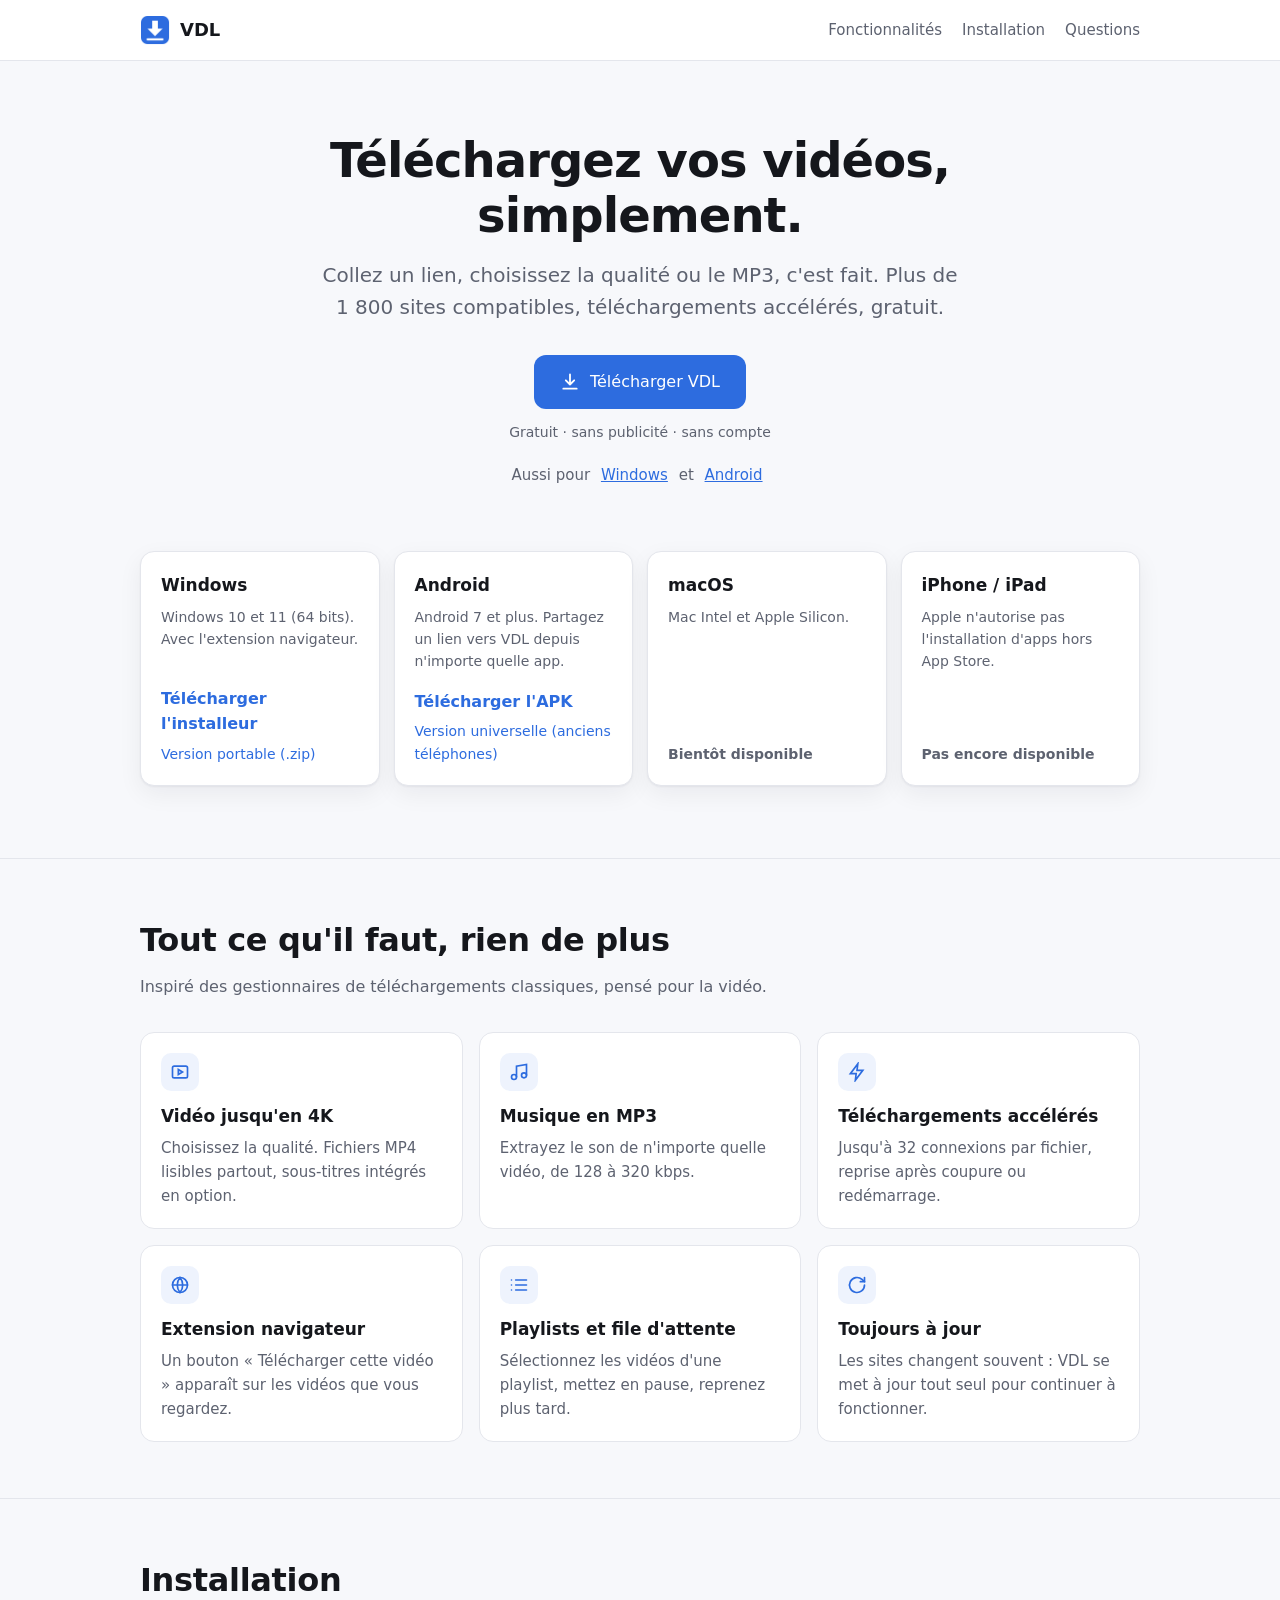
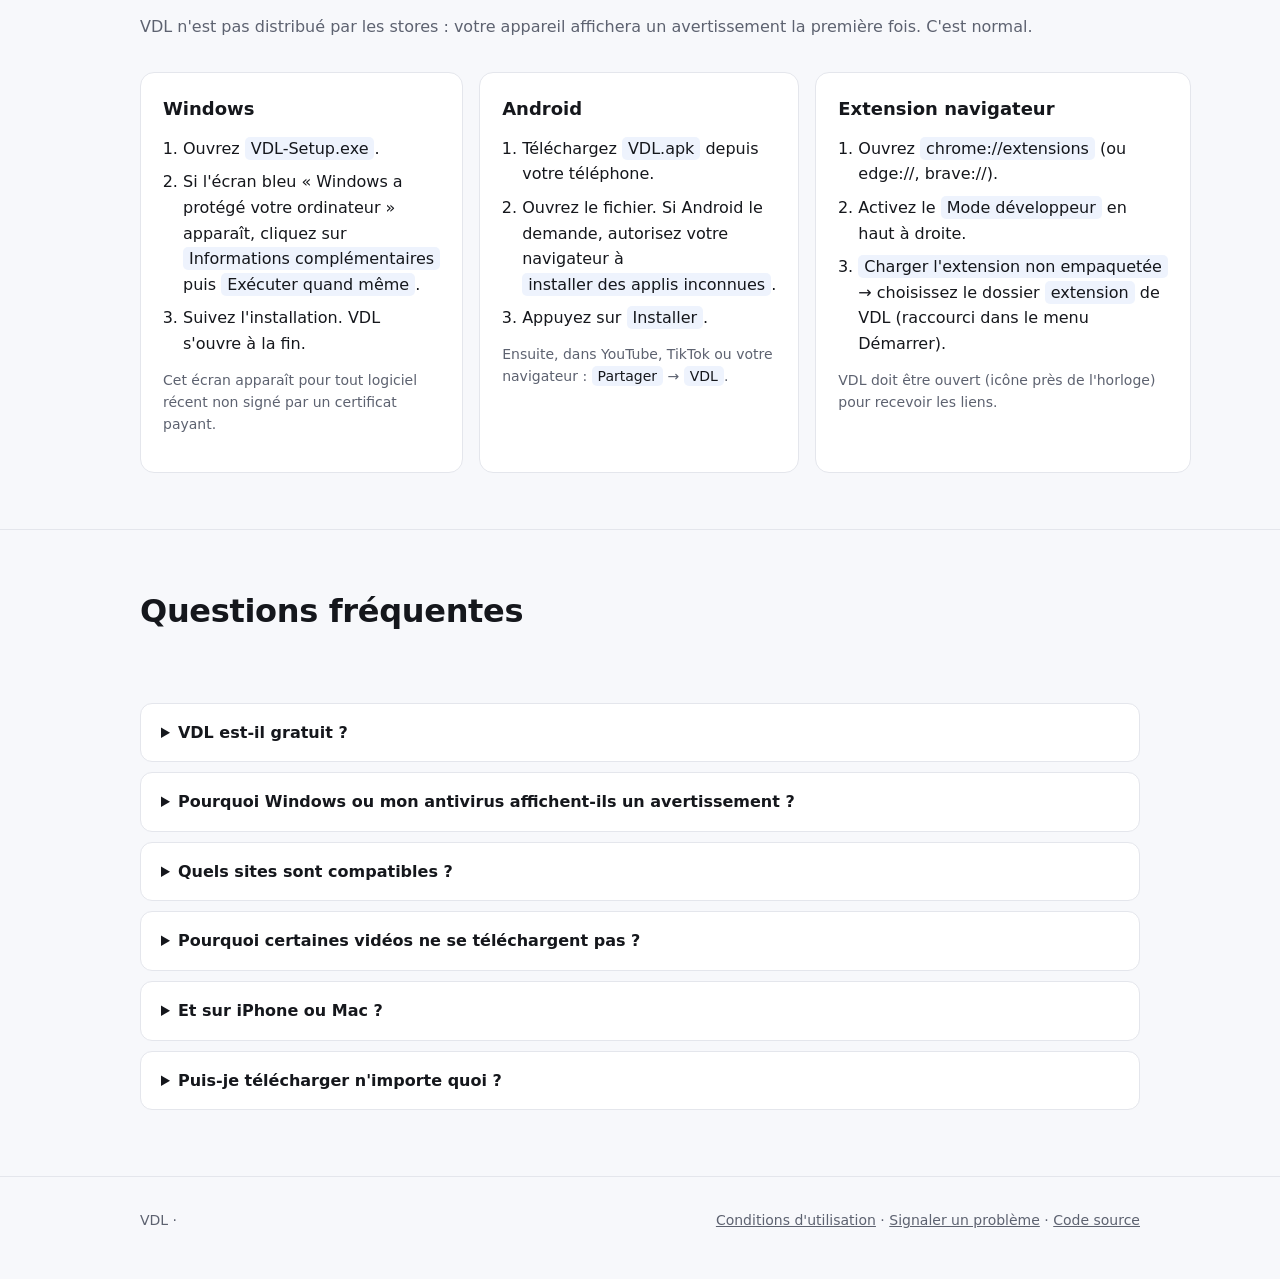
==== site/index.html @ 9d2e510c "VDL 0.1.0 : application de bureau, extension, app Android, site et publication automatique Co-Author" ====
<!doctype html>
<html lang="fr">
<head>
  <meta charset="utf-8">
  <meta name="viewport" content="width=device-width, initial-scale=1">
  <title>VDL — Gestionnaire de téléchargements</title>
  <meta name="description" content="VDL télécharge vidéos, musiques et fichiers depuis plus de 1 800 sites. Gratuit, pour Windows et Android.">
  <meta property="og:title" content="VDL — Gestionnaire de téléchargements">
  <meta property="og:description" content="Vidéos, musiques et fichiers : collez un lien, choisissez la qualité, c'est téléchargé.">
  <meta property="og:image" content="assets/icon.png">
  <link rel="icon" href="assets/icon.png">
  <link rel="stylesheet" href="style.css">
</head>
<body>
  <header>
    <div class="wrap">
      <a class="brand" href="#"><img src="assets/icon.png" alt="">VDL</a>
      <nav>
        <a href="#fonctionnalites">Fonctionnalités</a>
        <a href="#installation">Installation</a>
        <a href="#faq">Questions</a>
      </nav>
    </div>
  </header>

  <main>
    <div class="wrap hero">
      <h1>Téléchargez vos vidéos,<br>simplement.</h1>
      <p class="lead">Collez un lien, choisissez la qualité ou le MP3, c'est fait.
        Plus de 1 800 sites compatibles, téléchargements accélérés, gratuit.</p>
      <a id="main-dl" class="btn" href="#telecharger">
        <svg viewBox="0 0 24 24" fill="none" stroke="currentColor" stroke-width="2.2" stroke-linecap="round" stroke-linejoin="round"><path d="M12 3v12m0 0-5-5m5 5 5-5M4 20h16"/></svg>
        <span id="main-label">Télécharger VDL</span>
      </a>
      <div class="meta" id="main-meta">Gratuit · sans publicité · sans compte</div>
      <div class="others" id="others"></div>
    </div>

    <div class="wrap" id="telecharger">
      <div class="platforms">
        <div class="platform" data-os="windows">
          <h3>Windows</h3>
          <p>Windows 10 et 11 (64 bits). Avec l'extension navigateur.</p>
          <a class="dl" data-asset="setup" href="#">Télécharger l'installeur</a>
          <a class="dl" data-asset="portable" href="#" style="font-weight:400;font-size:14px">Version portable (.zip)</a>
        </div>
        <div class="platform" data-os="android">
          <h3>Android</h3>
          <p>Android 7 et plus. Partagez un lien vers VDL depuis n'importe quelle app.</p>
          <a class="dl" data-asset="apk" href="#">Télécharger l'APK</a>
          <a class="dl" data-asset="apk_universal" href="#" style="font-weight:400;font-size:14px">Version universelle (anciens téléphones)</a>
        </div>
        <div class="platform" data-os="mac">
          <h3>macOS</h3>
          <p>Mac Intel et Apple Silicon.</p>
          <span class="soon">Bientôt disponible</span>
        </div>
        <div class="platform" data-os="ios">
          <h3>iPhone / iPad</h3>
          <p>Apple n'autorise pas l'installation d'apps hors App Store.</p>
          <span class="soon">Pas encore disponible</span>
        </div>
      </div>
    </div>

    <section id="fonctionnalites">
      <div class="wrap">
        <h2>Tout ce qu'il faut, rien de plus</h2>
        <p class="sub">Inspiré des gestionnaires de téléchargements classiques, pensé pour la vidéo.</p>
        <div class="features">
          <div class="feature">
            <div class="ico"><svg viewBox="0 0 24 24" fill="none" stroke="currentColor" stroke-width="2" stroke-linecap="round"><rect x="3" y="5" width="18" height="14" rx="2"/><path d="m10 9 5 3-5 3z"/></svg></div>
            <h3>Vidéo jusqu'en 4K</h3>
            <p>Choisissez la qualité. Fichiers MP4 lisibles partout, sous-titres intégrés en option.</p>
          </div>
          <div class="feature">
            <div class="ico"><svg viewBox="0 0 24 24" fill="none" stroke="currentColor" stroke-width="2" stroke-linecap="round"><path d="M9 18V5l12-2v13"/><circle cx="6" cy="18" r="3"/><circle cx="18" cy="16" r="3"/></svg></div>
            <h3>Musique en MP3</h3>
            <p>Extrayez le son de n'importe quelle vidéo, de 128 à 320 kbps.</p>
          </div>
          <div class="feature">
            <div class="ico"><svg viewBox="0 0 24 24" fill="none" stroke="currentColor" stroke-width="2" stroke-linecap="round"><path d="M13 2 4 14h7l-1 8 9-12h-7z"/></svg></div>
            <h3>Téléchargements accélérés</h3>
            <p>Jusqu'à 32 connexions par fichier, reprise après coupure ou redémarrage.</p>
          </div>
          <div class="feature">
            <div class="ico"><svg viewBox="0 0 24 24" fill="none" stroke="currentColor" stroke-width="2" stroke-linecap="round"><circle cx="12" cy="12" r="9"/><path d="M3 12h18M12 3a14 14 0 0 1 0 18M12 3a14 14 0 0 0 0 18"/></svg></div>
            <h3>Extension navigateur</h3>
            <p>Un bouton « Télécharger cette vidéo » apparaît sur les vidéos que vous regardez.</p>
          </div>
          <div class="feature">
            <div class="ico"><svg viewBox="0 0 24 24" fill="none" stroke="currentColor" stroke-width="2" stroke-linecap="round"><path d="M8 6h13M8 12h13M8 18h13M3 6h.01M3 12h.01M3 18h.01"/></svg></div>
            <h3>Playlists et file d'attente</h3>
            <p>Sélectionnez les vidéos d'une playlist, mettez en pause, reprenez plus tard.</p>
          </div>
          <div class="feature">
            <div class="ico"><svg viewBox="0 0 24 24" fill="none" stroke="currentColor" stroke-width="2" stroke-linecap="round"><path d="M21 12a9 9 0 1 1-3-6.7L21 8"/><path d="M21 3v5h-5"/></svg></div>
            <h3>Toujours à jour</h3>
            <p>Les sites changent souvent : VDL se met à jour tout seul pour continuer à fonctionner.</p>
          </div>
        </div>
      </div>
    </section>

    <section id="installation">
      <div class="wrap">
        <h2>Installation</h2>
        <p class="sub">VDL n'est pas distribué par les stores : votre appareil affichera un avertissement la première fois. C'est normal.</p>
        <div class="guides">
          <div class="guide">
            <h3>Windows</h3>
            <ol>
              <li>Ouvrez <span class="ui">VDL-Setup.exe</span>.</li>
              <li>Si l'écran bleu « Windows a protégé votre ordinateur » apparaît, cliquez sur <span class="ui">Informations complémentaires</span> puis <span class="ui">Exécuter quand même</span>.</li>
              <li>Suivez l'installation. VDL s'ouvre à la fin.</li>
            </ol>
            <p class="note">Cet écran apparaît pour tout logiciel récent non signé par un certificat payant.</p>
          </div>
          <div class="guide">
            <h3>Android</h3>
            <ol>
              <li>Téléchargez <span class="ui">VDL.apk</span> depuis votre téléphone.</li>
              <li>Ouvrez le fichier. Si Android le demande, autorisez votre navigateur à <span class="ui">installer des applis inconnues</span>.</li>
              <li>Appuyez sur <span class="ui">Installer</span>.</li>
            </ol>
            <p class="note">Ensuite, dans YouTube, TikTok ou votre navigateur : <span class="ui">Partager</span> → <span class="ui">VDL</span>.</p>
          </div>
          <div class="guide">
            <h3>Extension navigateur</h3>
            <ol>
              <li>Ouvrez <span class="ui">chrome://extensions</span> (ou edge://, brave://).</li>
              <li>Activez le <span class="ui">Mode développeur</span> en haut à droite.</li>
              <li><span class="ui">Charger l'extension non empaquetée</span> → choisissez le dossier <span class="ui">extension</span> de VDL (raccourci dans le menu Démarrer).</li>
            </ol>
            <p class="note">VDL doit être ouvert (icône près de l'horloge) pour recevoir les liens.</p>
          </div>
        </div>
      </div>
    </section>

    <section id="faq">
      <div class="wrap">
        <h2>Questions fréquentes</h2>
        <p class="sub">&nbsp;</p>
        <details>
          <summary>VDL est-il gratuit ?</summary>
          <p>Oui, entièrement : pas de publicité, pas de compte, pas d'abonnement.</p>
        </details>
        <details>
          <summary>Pourquoi Windows ou mon antivirus affichent-ils un avertissement ?</summary>
          <p>Les logiciels récents distribués hors des stores et sans certificat payant déclenchent cet avertissement, quel que soit leur contenu. VDL est construit automatiquement à partir de son code source public.</p>
        </details>
        <details>
          <summary>Quels sites sont compatibles ?</summary>
          <p>Plus de 1 800 sites de vidéo et de musique, ainsi que les liens directs vers des fichiers. Sur ordinateur, l'extension détecte aussi les vidéos lues sur la plupart des autres sites.</p>
        </details>
        <details>
          <summary>Pourquoi certaines vidéos ne se téléchargent pas ?</summary>
          <p>Les contenus protégés par DRM (Netflix, Disney+, Prime Video, Spotify…) ne sont pas pris en charge. Une vidéo privée peut nécessiter d'activer « Cookies du navigateur » dans les réglages.</p>
        </details>
        <details>
          <summary>Et sur iPhone ou Mac ?</summary>
          <p>La version Mac est prévue. Sur iPhone, Apple n'autorise pas l'installation d'applications en dehors de l'App Store.</p>
        </details>
        <details>
          <summary>Puis-je télécharger n'importe quoi ?</summary>
          <p>VDL est un outil. Vous êtes responsable de son usage : téléchargez uniquement des contenus dont vous avez le droit de faire une copie (vos propres vidéos, contenus libres de droits, usage autorisé par l'auteur ou par la loi). Voir les <a href="conditions.html">conditions d'utilisation</a>.</p>
        </details>
      </div>
    </section>
  </main>

  <footer>
    <div class="wrap">
      <span>VDL · <span id="version-footer"></span></span>
      <span>
        <a href="conditions.html">Conditions d'utilisation</a> ·
        <a id="contact-link" href="#">Signaler un problème</a> ·
        <a id="source-link" href="#">Code source</a>
      </span>
    </div>
  </footer>

  <script src="config.js"></script>
  <script src="main.js"></script>
</body>
</html>
---- site/style.css ----
:root {
  --bg: #f7f8fb;
  --surface: #ffffff;
  --fg: #15171c;
  --muted: #5d6270;
  --line: #e4e6ec;
  --accent: #2d6cdf;
  --accent-ink: #ffffff;
  --accent-soft: #2d6cdf14;
  --warn: #9a6200;
  --radius: 14px;
  --shadow: 0 1px 2px rgba(16, 24, 40, .05), 0 8px 24px rgba(16, 24, 40, .06);
}
@media (prefers-color-scheme: dark) {
  :root {
    --bg: #0f1115;
    --surface: #171a21;
    --fg: #eceef3;
    --muted: #9aa0ad;
    --line: #262a33;
    --accent: #5b8ff0;
    --accent-soft: #5b8ff01f;
    --warn: #e3b25a;
    --shadow: none;
  }
}

* { box-sizing: border-box; }
html { scroll-behavior: smooth; }
body {
  margin: 0;
  background: var(--bg);
  color: var(--fg);
  font: 16px/1.6 system-ui, -apple-system, "Segoe UI", Roboto, sans-serif;
  -webkit-font-smoothing: antialiased;
}
a { color: var(--accent); }
img { max-width: 100%; display: block; }
.wrap { max-width: 1040px; margin: 0 auto; padding: 0 20px; }

/* En-tête */
header { border-bottom: 1px solid var(--line); background: var(--surface); position: sticky; top: 0; z-index: 5; }
header .wrap { display: flex; align-items: center; justify-content: space-between; height: 60px; }
.brand { display: flex; align-items: center; gap: 10px; font-weight: 700; font-size: 18px; color: var(--fg); text-decoration: none; }
.brand img { width: 30px; height: 30px; }
nav { display: flex; gap: 20px; }
nav a { color: var(--muted); text-decoration: none; font-size: 15px; }
nav a:hover { color: var(--fg); }
@media (max-width: 600px) { nav { display: none; } }

/* Accroche */
.hero { padding: 72px 0 56px; text-align: center; }
.hero h1 { font-size: clamp(30px, 5vw, 48px); line-height: 1.15; margin: 0 0 16px; letter-spacing: -.02em; }
.hero p.lead { font-size: clamp(17px, 2.2vw, 20px); color: var(--muted); max-width: 640px; margin: 0 auto 32px; }
.btn {
  display: inline-flex; align-items: center; gap: 10px;
  padding: 14px 26px; border-radius: 12px; border: 0;
  background: var(--accent); color: var(--accent-ink);
  font: 600 17px/1 inherit; text-decoration: none; cursor: pointer;
}
.btn:hover { filter: brightness(1.08); }
.btn.disabled { background: var(--line); color: var(--muted); pointer-events: none; }
.btn svg { width: 20px; height: 20px; }
.meta { margin-top: 12px; color: var(--muted); font-size: 14px; }
.others { margin-top: 20px; font-size: 15px; color: var(--muted); }
.others a { margin: 0 6px; }

/* Plateformes */
.platforms { display: grid; grid-template-columns: repeat(4, 1fr); gap: 14px; margin: 8px 0 72px; }
@media (max-width: 820px) { .platforms { grid-template-columns: repeat(2, 1fr); } }
@media (max-width: 440px) { .platforms { grid-template-columns: 1fr; } }
.platform {
  background: var(--surface); border: 1px solid var(--line); border-radius: var(--radius);
  padding: 20px; box-shadow: var(--shadow); display: flex; flex-direction: column; gap: 6px;
}
.platform.current { border-color: var(--accent); box-shadow: 0 0 0 3px var(--accent-soft); }
.platform h3 { margin: 0; font-size: 17px; }
.platform p { margin: 0 0 10px; color: var(--muted); font-size: 14px; flex: 1; }
.platform a.dl { font-weight: 600; text-decoration: none; }
.platform .soon { color: var(--muted); font-size: 14px; font-weight: 600; }

/* Sections */
section { padding: 56px 0; border-top: 1px solid var(--line); }
section h2 { font-size: clamp(24px, 3.4vw, 32px); margin: 0 0 8px; letter-spacing: -.01em; }
section p.sub { color: var(--muted); margin: 0 0 32px; }
.features { display: grid; grid-template-columns: repeat(3, 1fr); gap: 16px; }
@media (max-width: 820px) { .features { grid-template-columns: 1fr 1fr; } }
@media (max-width: 520px) { .features { grid-template-columns: 1fr; } }
.feature { background: var(--surface); border: 1px solid var(--line); border-radius: var(--radius); padding: 20px; }
.feature .ico { width: 38px; height: 38px; border-radius: 10px; background: var(--accent-soft); color: var(--accent); display: grid; place-items: center; margin-bottom: 12px; }
.feature .ico svg { width: 20px; height: 20px; }
.feature h3 { margin: 0 0 6px; font-size: 17px; }
.feature p { margin: 0; color: var(--muted); font-size: 15px; }

.shot { margin: 0 auto; border-radius: var(--radius); border: 1px solid var(--line); box-shadow: var(--shadow); overflow: hidden; max-width: 900px; }

/* Guides */
.guides { display: grid; grid-template-columns: repeat(3, 1fr); gap: 16px; }
@media (max-width: 820px) { .guides { grid-template-columns: 1fr; } }
.guide { background: var(--surface); border: 1px solid var(--line); border-radius: var(--radius); padding: 22px; }
.guide h3 { margin: 0 0 12px; font-size: 18px; }
.guide ol { margin: 0; padding-left: 20px; }
.guide li { margin-bottom: 8px; }
.guide .note { margin-top: 12px; font-size: 14px; color: var(--muted); }
kbd, .ui { font: 600 .9em/1 inherit; background: var(--accent-soft); color: var(--fg); padding: 2px 6px; border-radius: 5px; white-space: nowrap; }

/* FAQ */
details { background: var(--surface); border: 1px solid var(--line); border-radius: 12px; padding: 16px 20px; margin-bottom: 10px; }
summary { cursor: pointer; font-weight: 600; }
details p { color: var(--muted); margin: 10px 0 0; }

/* Pied de page */
footer { border-top: 1px solid var(--line); padding: 32px 0 48px; color: var(--muted); font-size: 14px; }
footer .wrap { display: flex; flex-wrap: wrap; gap: 12px 24px; justify-content: space-between; }
footer a { color: var(--muted); }

/* Page texte (conditions) */
.doc { max-width: 760px; padding: 48px 20px 72px; }
.doc h1 { font-size: 32px; margin: 0 0 6px; }
.doc h2 { font-size: 20px; margin: 32px 0 8px; }
.doc p, .doc li { color: var(--fg); }
.doc .updated { color: var(--muted); margin: 0 0 24px; }
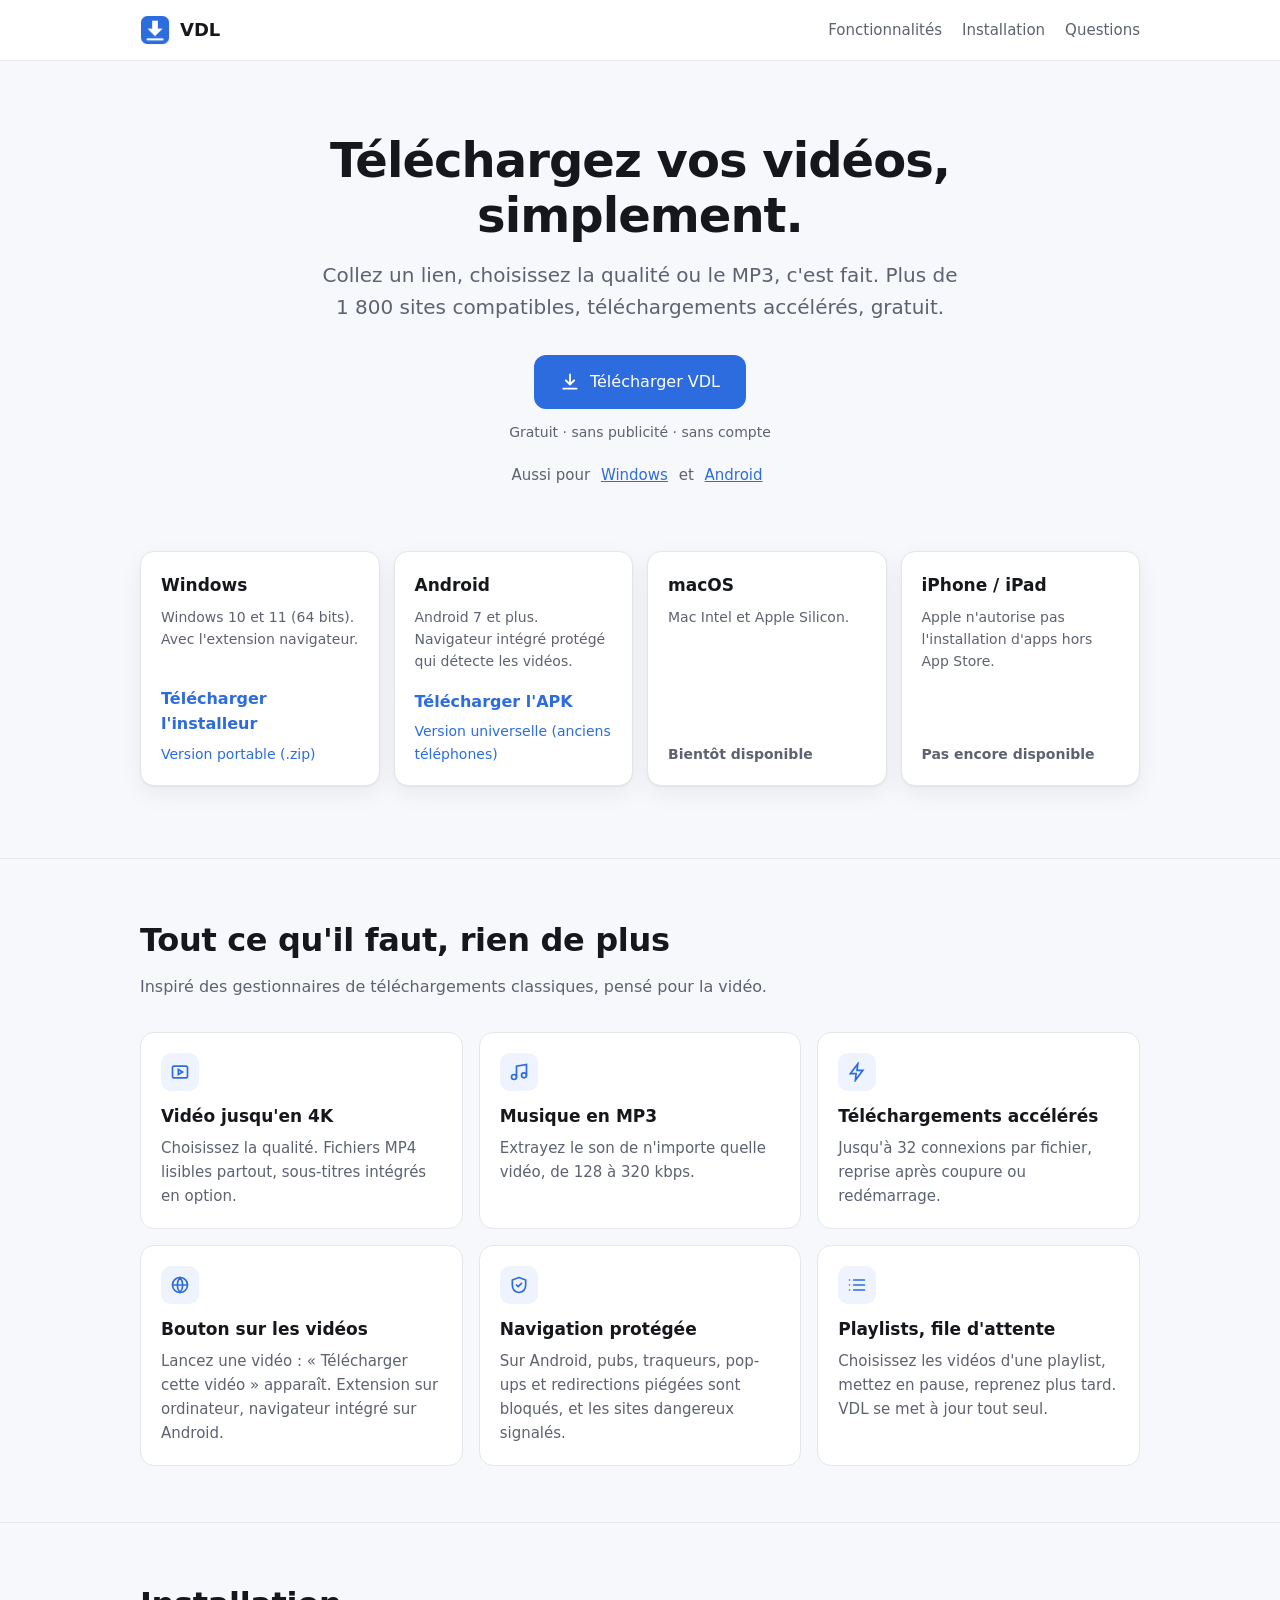
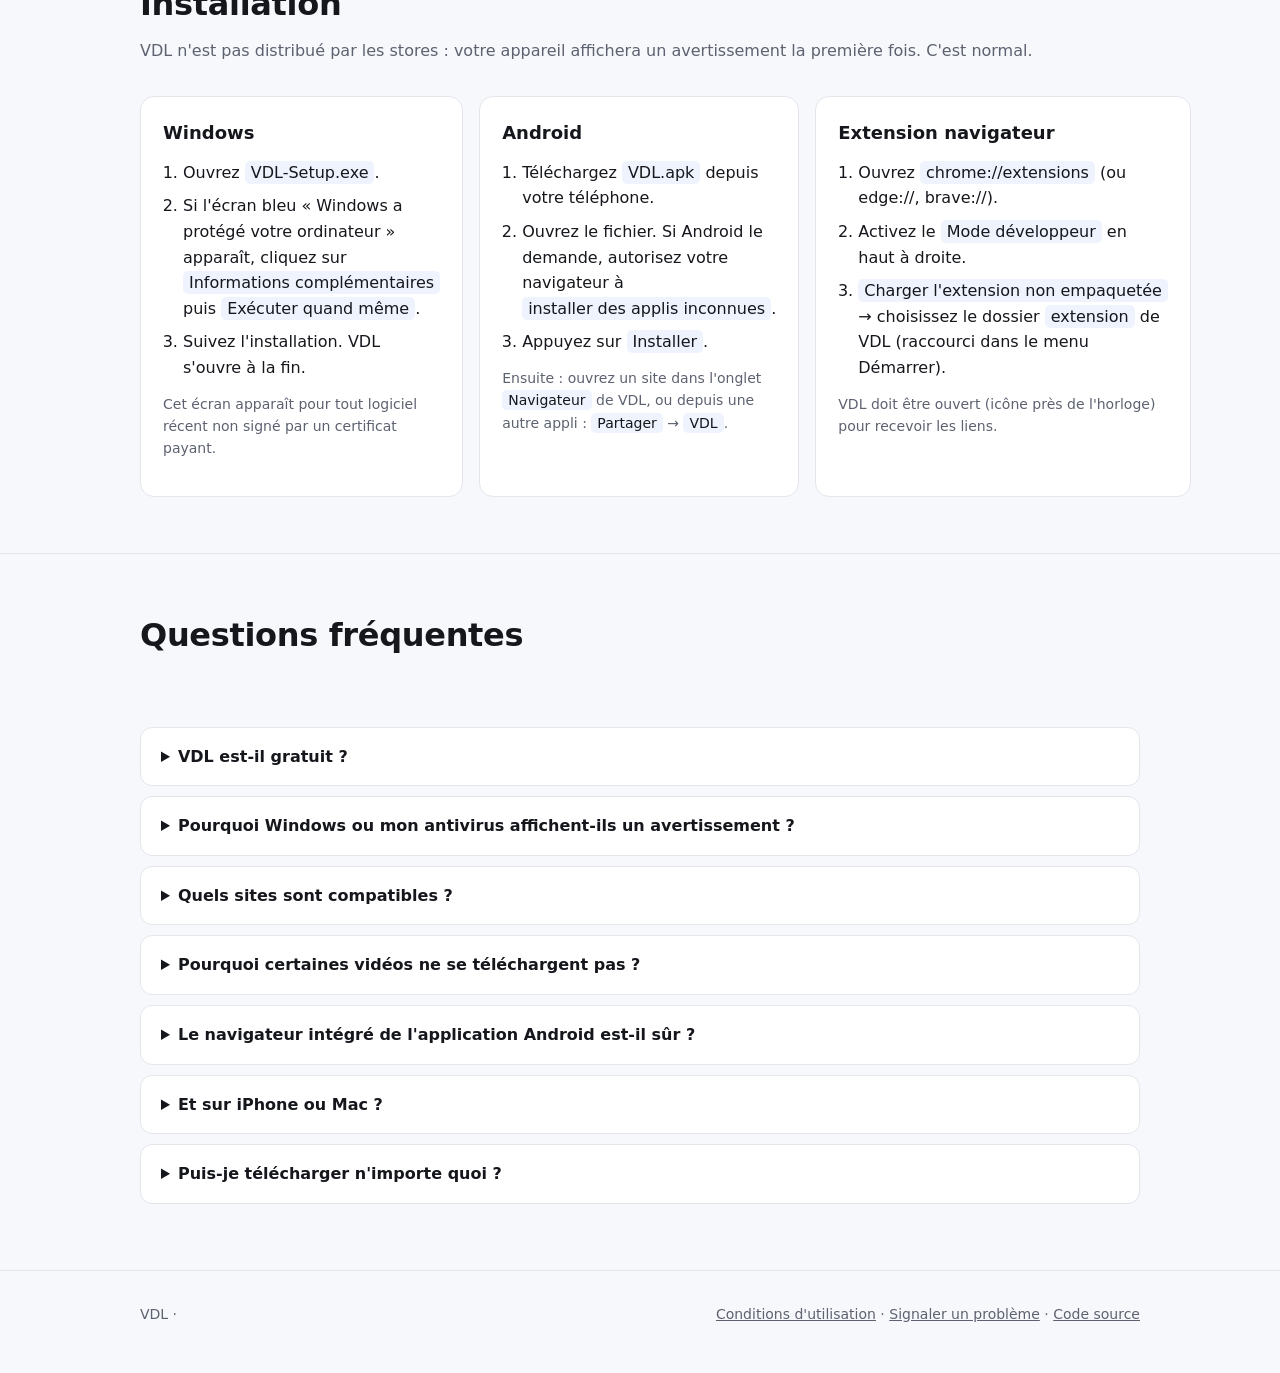
==== commit e09a1b8b: "Navigateur Android protégé (façon Brave) et site mis à jour - Blocage des pubs, traqueurs et domaine" ====
--- a/site/index.html
+++ b/site/index.html
@@ -7,7 +7,9 @@
   <meta name="description" content="VDL télécharge vidéos, musiques et fichiers depuis plus de 1 800 sites. Gratuit, pour Windows et Android.">
   <meta property="og:title" content="VDL — Gestionnaire de téléchargements">
   <meta property="og:description" content="Vidéos, musiques et fichiers : collez un lien, choisissez la qualité, c'est téléchargé.">
-  <meta property="og:image" content="assets/icon.png">
+  <meta property="og:image" content="https://vdl.jakdev.space/assets/icon.png">
+  <meta property="og:url" content="https://vdl.jakdev.space/">
+  <link rel="canonical" href="https://vdl.jakdev.space/">
   <link rel="icon" href="assets/icon.png">
   <link rel="stylesheet" href="style.css">
 </head>
@@ -46,7 +48,7 @@
         </div>
         <div class="platform" data-os="android">
           <h3>Android</h3>
-          <p>Android 7 et plus. Partagez un lien vers VDL depuis n'importe quelle app.</p>
+          <p>Android 7 et plus. Navigateur intégré protégé qui détecte les vidéos.</p>
           <a class="dl" data-asset="apk" href="#">Télécharger l'APK</a>
           <a class="dl" data-asset="apk_universal" href="#" style="font-weight:400;font-size:14px">Version universelle (anciens téléphones)</a>
         </div>
@@ -85,18 +87,18 @@
           </div>
           <div class="feature">
             <div class="ico"><svg viewBox="0 0 24 24" fill="none" stroke="currentColor" stroke-width="2" stroke-linecap="round"><circle cx="12" cy="12" r="9"/><path d="M3 12h18M12 3a14 14 0 0 1 0 18M12 3a14 14 0 0 0 0 18"/></svg></div>
-            <h3>Extension navigateur</h3>
-            <p>Un bouton « Télécharger cette vidéo » apparaît sur les vidéos que vous regardez.</p>
+            <h3>Bouton sur les vidéos</h3>
+            <p>Lancez une vidéo : « Télécharger cette vidéo » apparaît. Extension sur ordinateur, navigateur intégré sur Android.</p>
+          </div>
+          <div class="feature">
+            <div class="ico"><svg viewBox="0 0 24 24" fill="none" stroke="currentColor" stroke-width="2" stroke-linecap="round" stroke-linejoin="round"><path d="M12 3 4 6v6c0 5 3.4 8.3 8 9 4.6-.7 8-4 8-9V6z"/><path d="m9 12 2 2 4-4"/></svg></div>
+            <h3>Navigation protégée</h3>
+            <p>Sur Android, pubs, traqueurs, pop-ups et redirections piégées sont bloqués, et les sites dangereux signalés.</p>
           </div>
           <div class="feature">
             <div class="ico"><svg viewBox="0 0 24 24" fill="none" stroke="currentColor" stroke-width="2" stroke-linecap="round"><path d="M8 6h13M8 12h13M8 18h13M3 6h.01M3 12h.01M3 18h.01"/></svg></div>
-            <h3>Playlists et file d'attente</h3>
-            <p>Sélectionnez les vidéos d'une playlist, mettez en pause, reprenez plus tard.</p>
-          </div>
-          <div class="feature">
-            <div class="ico"><svg viewBox="0 0 24 24" fill="none" stroke="currentColor" stroke-width="2" stroke-linecap="round"><path d="M21 12a9 9 0 1 1-3-6.7L21 8"/><path d="M21 3v5h-5"/></svg></div>
-            <h3>Toujours à jour</h3>
-            <p>Les sites changent souvent : VDL se met à jour tout seul pour continuer à fonctionner.</p>
+            <h3>Playlists, file d'attente</h3>
+            <p>Choisissez les vidéos d'une playlist, mettez en pause, reprenez plus tard. VDL se met à jour tout seul.</p>
           </div>
         </div>
       </div>
@@ -123,7 +125,7 @@
               <li>Ouvrez le fichier. Si Android le demande, autorisez votre navigateur à <span class="ui">installer des applis inconnues</span>.</li>
               <li>Appuyez sur <span class="ui">Installer</span>.</li>
             </ol>
-            <p class="note">Ensuite, dans YouTube, TikTok ou votre navigateur : <span class="ui">Partager</span> → <span class="ui">VDL</span>.</p>
+            <p class="note">Ensuite : ouvrez un site dans l'onglet <span class="ui">Navigateur</span> de VDL, ou depuis une autre appli : <span class="ui">Partager</span> → <span class="ui">VDL</span>.</p>
           </div>
           <div class="guide">
             <h3>Extension navigateur</h3>
@@ -152,11 +154,15 @@
         </details>
         <details>
           <summary>Quels sites sont compatibles ?</summary>
-          <p>Plus de 1 800 sites de vidéo et de musique, ainsi que les liens directs vers des fichiers. Sur ordinateur, l'extension détecte aussi les vidéos lues sur la plupart des autres sites.</p>
+          <p>Plus de 1 800 sites de vidéo et de musique, ainsi que les liens directs vers des fichiers. L'extension (ordinateur) et le navigateur intégré (Android) détectent aussi les vidéos lues sur la plupart des autres sites.</p>
         </details>
         <details>
           <summary>Pourquoi certaines vidéos ne se téléchargent pas ?</summary>
-          <p>Les contenus protégés par DRM (Netflix, Disney+, Prime Video, Spotify…) ne sont pas pris en charge. Une vidéo privée peut nécessiter d'activer « Cookies du navigateur » dans les réglages.</p>
+          <p>Les contenus protégés contre la copie (DRM), comme ceux des plateformes de streaming par abonnement, ne sont pas pris en charge. Une vidéo privée peut nécessiter d'activer « Cookies du navigateur » dans les réglages.</p>
+        </details>
+        <details>
+          <summary>Le navigateur intégré de l'application Android est-il sûr ?</summary>
+          <p>Il bloque les publicités, les traqueurs et plus de 70 000 domaines publicitaires ou malveillants (liste mise à jour chaque semaine), ainsi que les pop-ups et les redirections automatiques vers d'autres sites. La navigation sécurisée de Google vous avertit avant d'ouvrir un site d'hameçonnage ou de logiciel malveillant. Le bouclier dans la barre d'adresse montre ce qui a été bloqué sur la page.</p>
         </details>
         <details>
           <summary>Et sur iPhone ou Mac ?</summary>
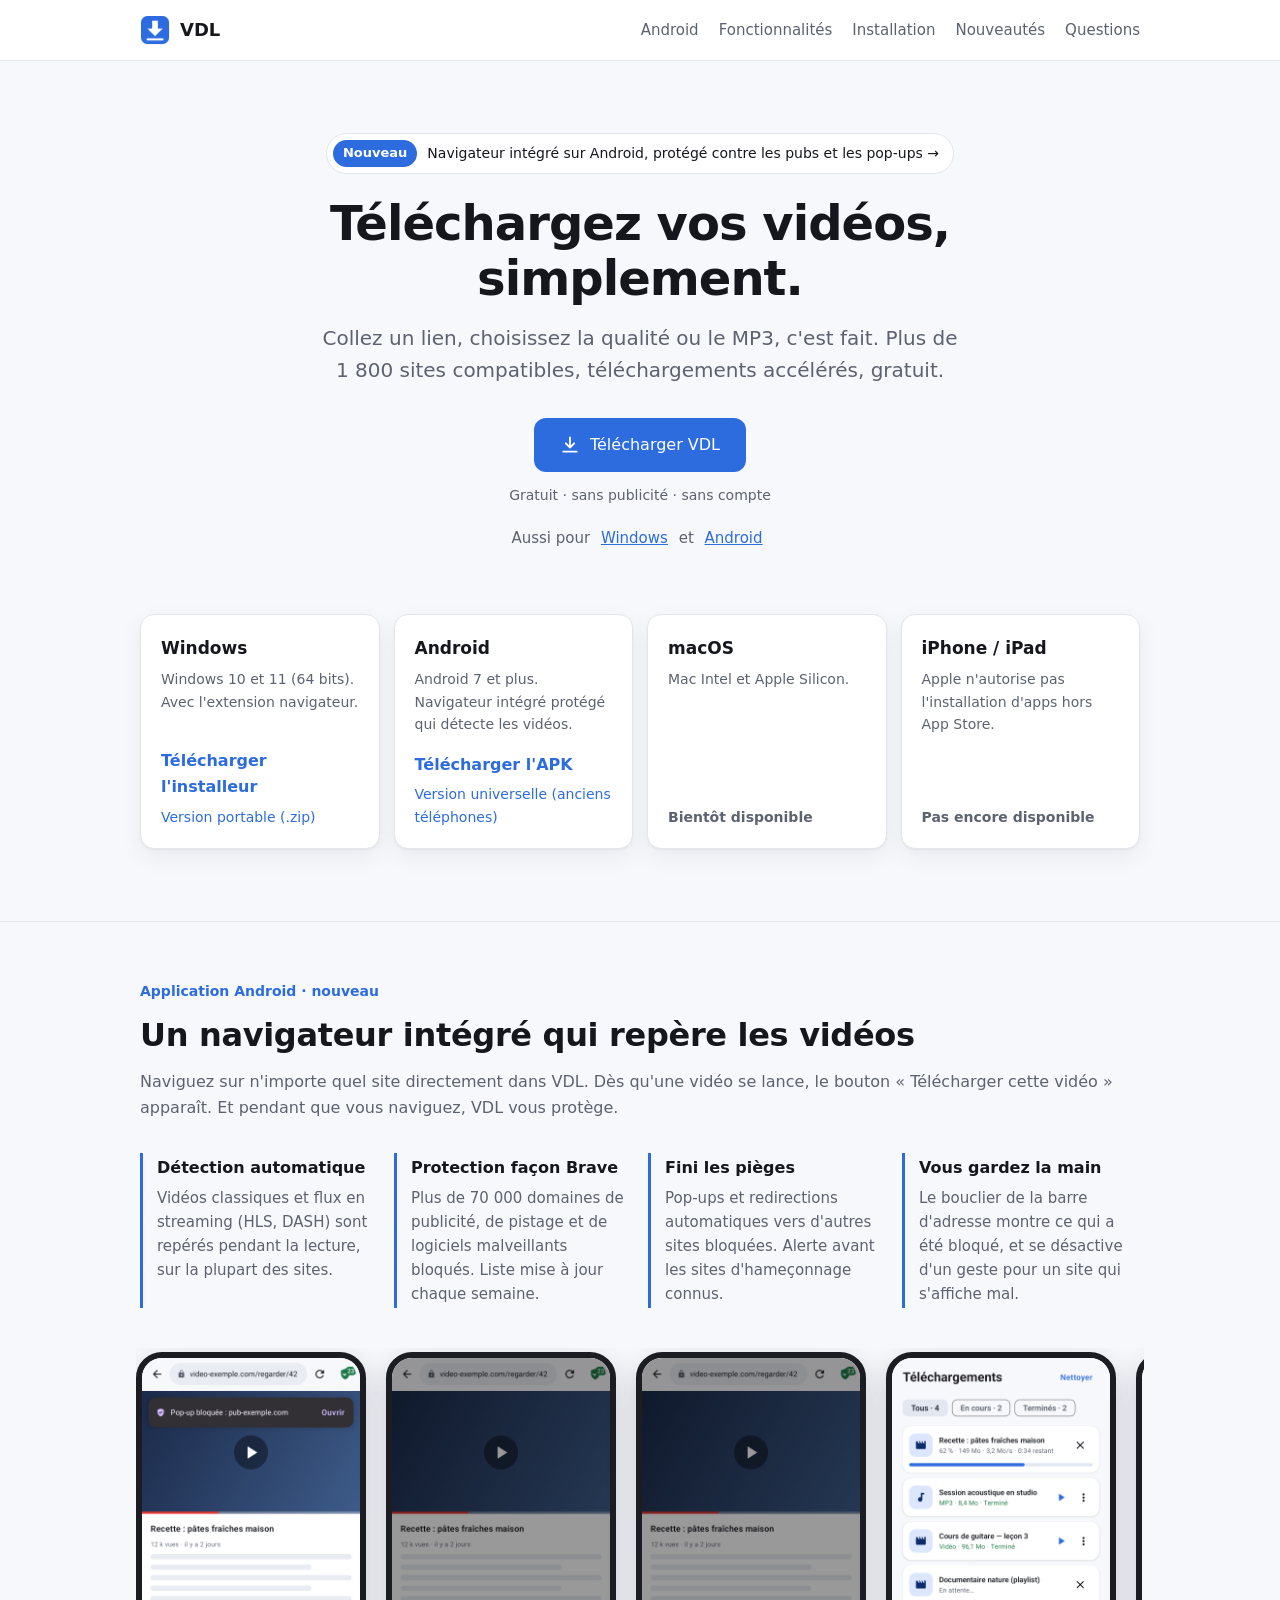
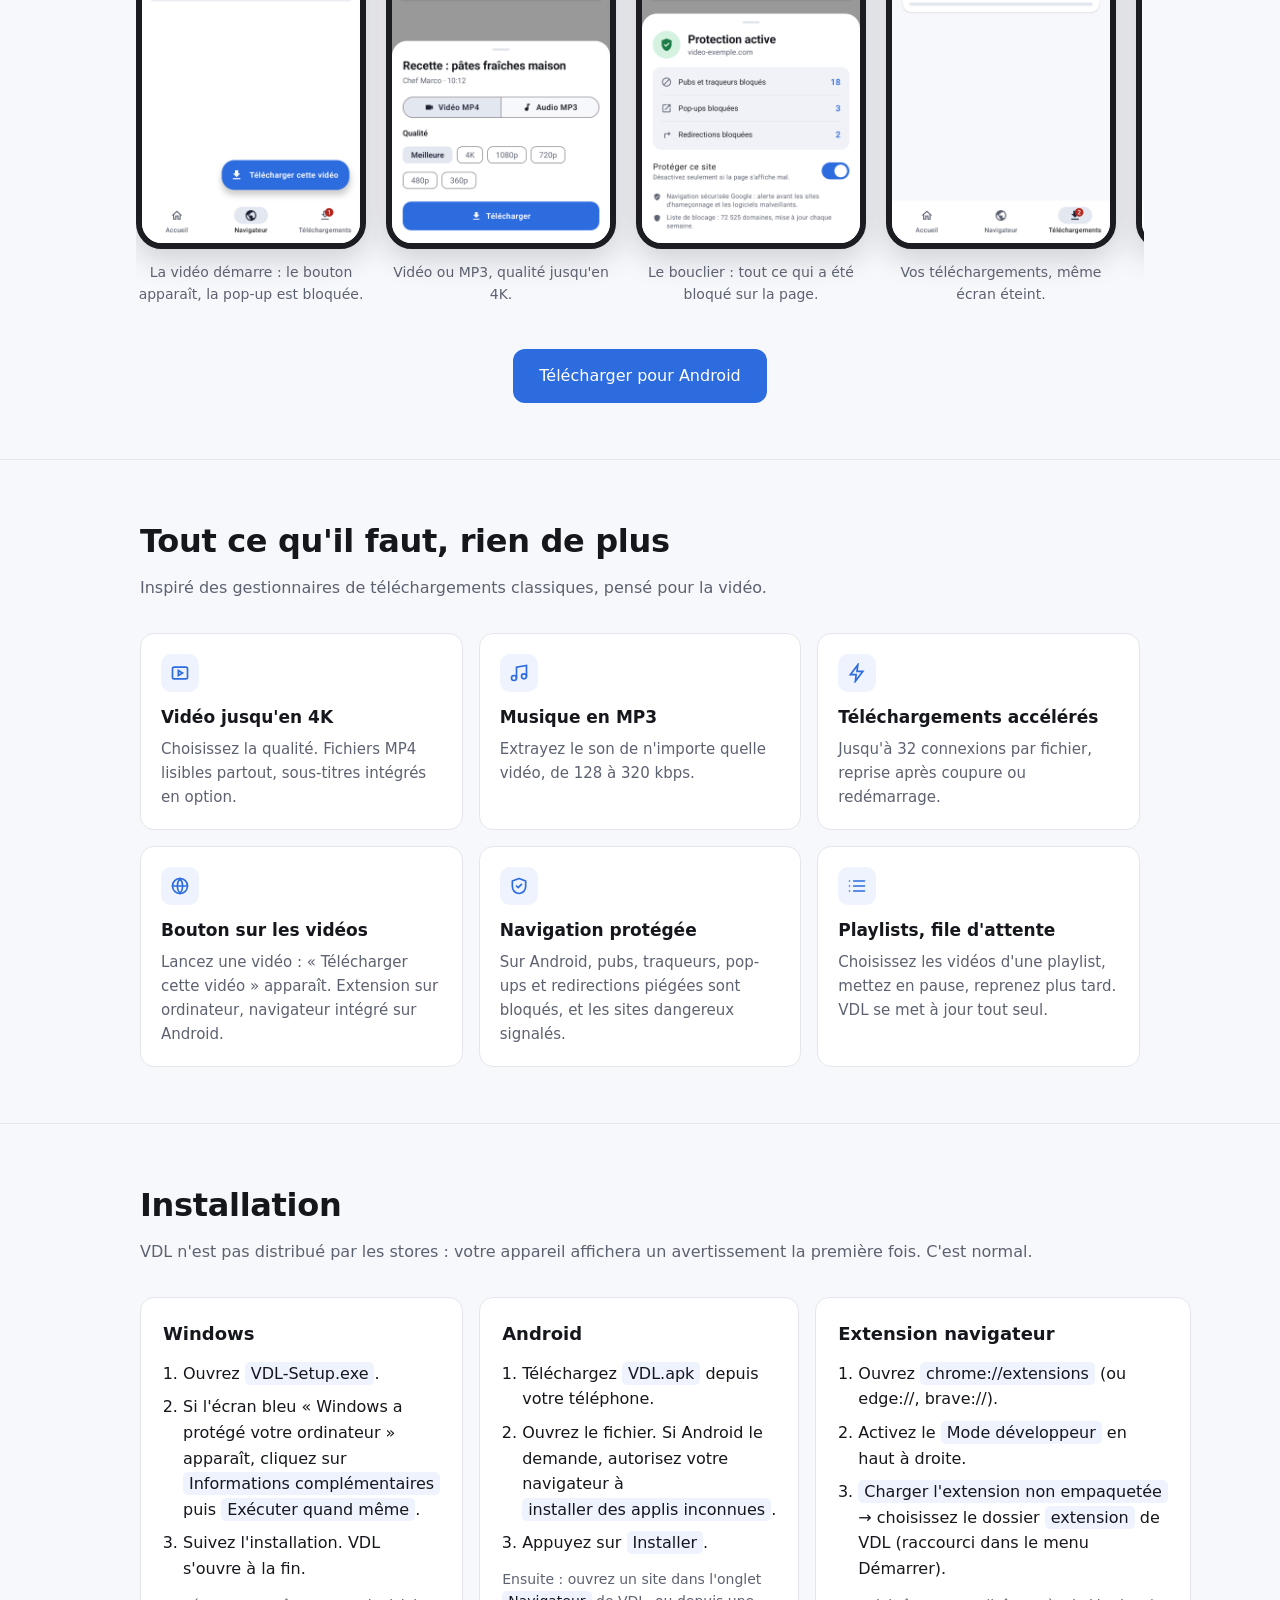
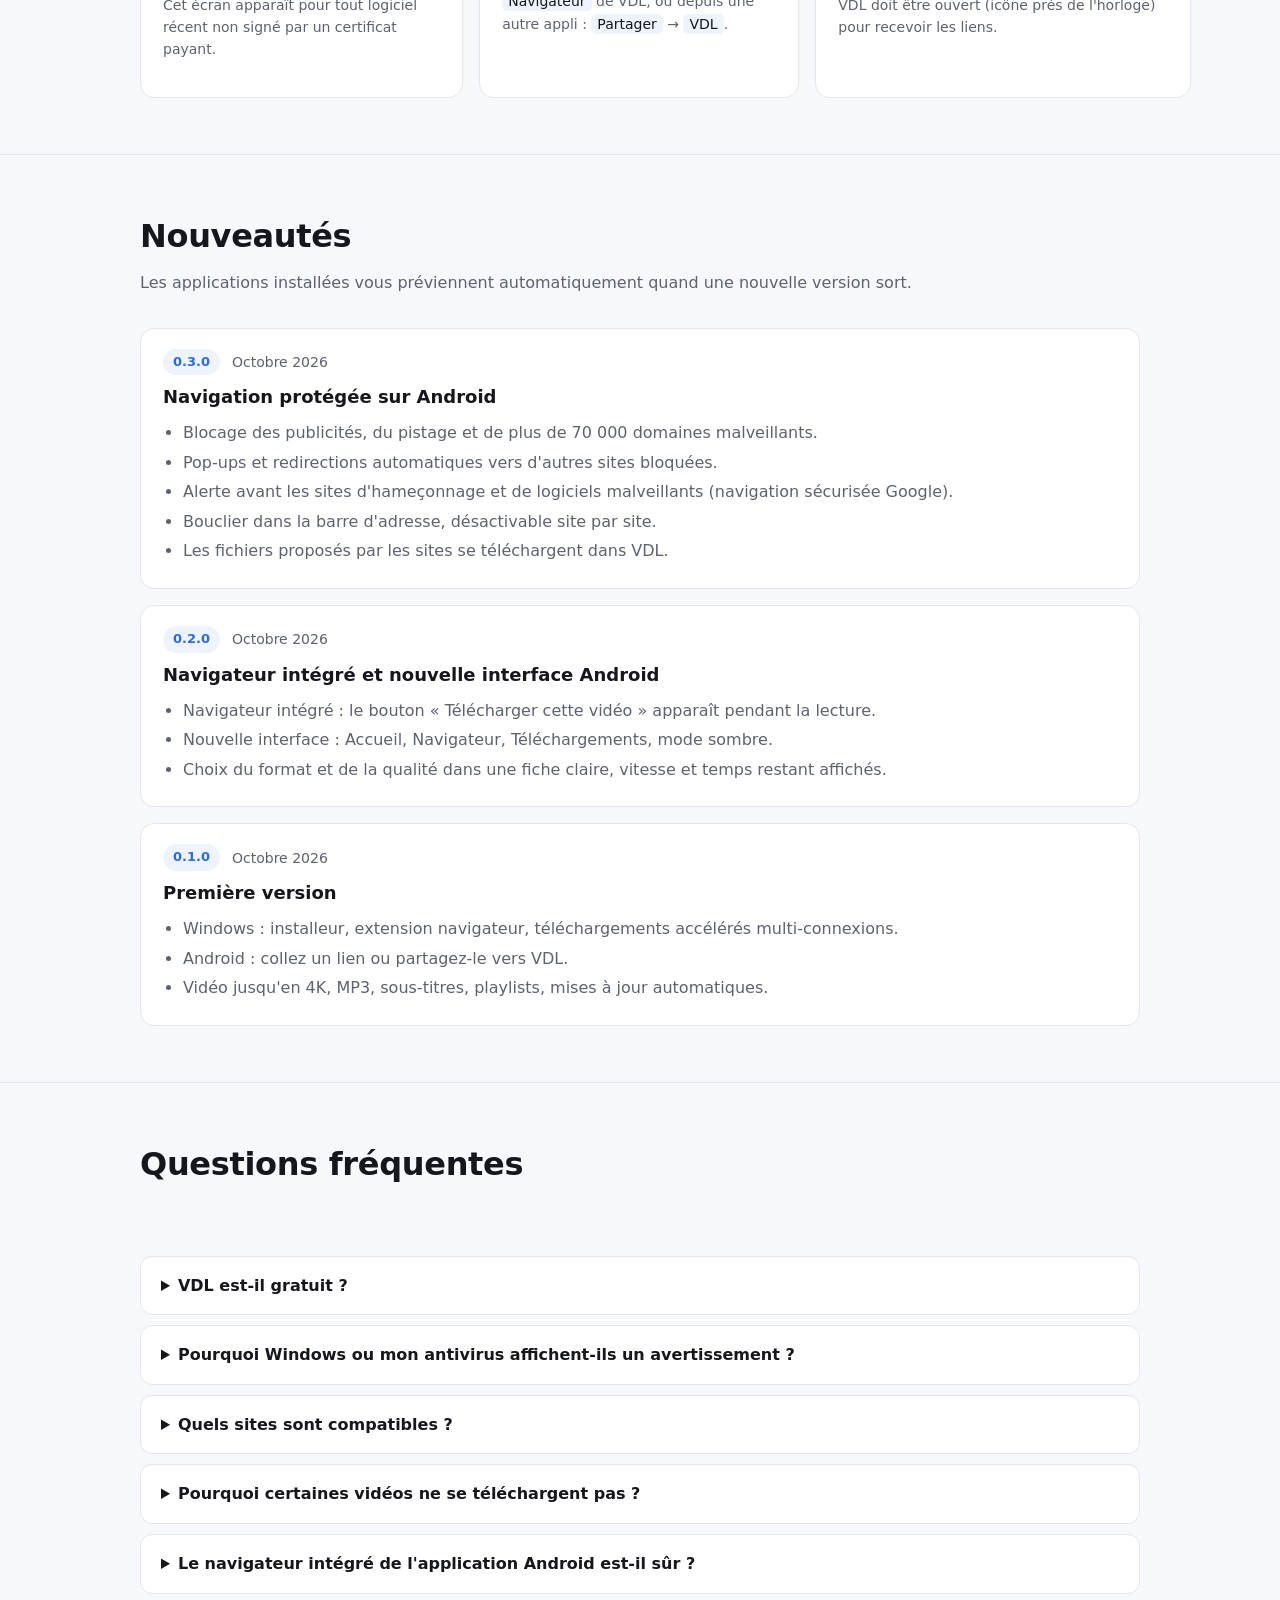
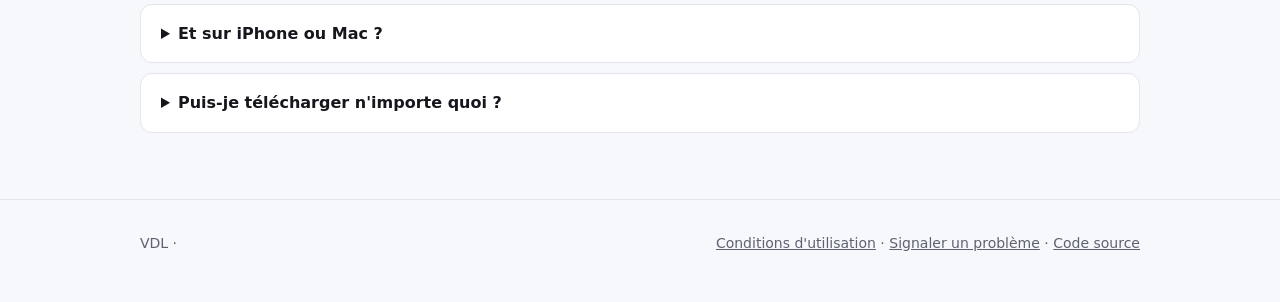
==== commit ceec72ed: "Site : section Android avec captures, bandeau Nouveau, Nouveautés ; notes de version depuis CHANGELO" ====
--- a/site/index.html
+++ b/site/index.html
@@ -18,8 +18,10 @@
     <div class="wrap">
       <a class="brand" href="#"><img src="assets/icon.png" alt="">VDL</a>
       <nav>
+        <a href="#android">Android</a>
         <a href="#fonctionnalites">Fonctionnalités</a>
         <a href="#installation">Installation</a>
+        <a href="#nouveautes">Nouveautés</a>
         <a href="#faq">Questions</a>
       </nav>
     </div>
@@ -27,6 +29,7 @@
 
   <main>
     <div class="wrap hero">
+      <a class="new-badge" href="#android"><span>Nouveau</span> Navigateur intégré sur Android, protégé contre les pubs et les pop-ups →</a>
       <h1>Téléchargez vos vidéos,<br>simplement.</h1>
       <p class="lead">Collez un lien, choisissez la qualité ou le MP3, c'est fait.
         Plus de 1 800 sites compatibles, téléchargements accélérés, gratuit.</p>
@@ -64,6 +67,58 @@
         </div>
       </div>
     </div>
+
+    <section id="android">
+      <div class="wrap">
+        <span class="kicker">Application Android · nouveau</span>
+        <h2>Un navigateur intégré qui repère les vidéos</h2>
+        <p class="sub">Naviguez sur n'importe quel site directement dans VDL. Dès qu'une vidéo se lance, le bouton
+          « Télécharger cette vidéo » apparaît. Et pendant que vous naviguez, VDL vous protège.</p>
+
+        <div class="android-points">
+          <div class="point">
+            <h3>Détection automatique</h3>
+            <p>Vidéos classiques et flux en streaming (HLS, DASH) sont repérés pendant la lecture, sur la plupart des sites.</p>
+          </div>
+          <div class="point">
+            <h3>Protection façon Brave</h3>
+            <p>Plus de 70 000 domaines de publicité, de pistage et de logiciels malveillants bloqués. Liste mise à jour chaque semaine.</p>
+          </div>
+          <div class="point">
+            <h3>Fini les pièges</h3>
+            <p>Pop-ups et redirections automatiques vers d'autres sites bloquées. Alerte avant les sites d'hameçonnage connus.</p>
+          </div>
+          <div class="point">
+            <h3>Vous gardez la main</h3>
+            <p>Le bouclier de la barre d'adresse montre ce qui a été bloqué, et se désactive d'un geste pour un site qui s'affiche mal.</p>
+          </div>
+        </div>
+
+        <div class="phones">
+          <figure class="phone">
+            <img src="assets/screens/navigateur.png" alt="Navigateur de VDL : vidéo en cours, bouton Télécharger cette vidéo et pop-up bloquée" loading="lazy" width="450" height="1000">
+            <figcaption>La vidéo démarre : le bouton apparaît, la pop-up est bloquée.</figcaption>
+          </figure>
+          <figure class="phone">
+            <img src="assets/screens/qualite.png" alt="Choix du format MP4 ou MP3 et de la qualité jusqu'en 4K" loading="lazy" width="450" height="1000">
+            <figcaption>Vidéo ou MP3, qualité jusqu'en 4K.</figcaption>
+          </figure>
+          <figure class="phone">
+            <img src="assets/screens/protection.png" alt="Bouclier : pubs, pop-ups et redirections bloquées sur la page" loading="lazy" width="450" height="1000">
+            <figcaption>Le bouclier : tout ce qui a été bloqué sur la page.</figcaption>
+          </figure>
+          <figure class="phone">
+            <img src="assets/screens/telechargements.png" alt="Liste des téléchargements avec progression, vitesse et temps restant" loading="lazy" width="450" height="1000">
+            <figcaption>Vos téléchargements, même écran éteint.</figcaption>
+          </figure>
+          <figure class="phone">
+            <img src="assets/screens/accueil.png" alt="Accueil de VDL : coller un lien, lien copié détecté, sites populaires" loading="lazy" width="450" height="1000">
+            <figcaption>Ou collez simplement un lien.</figcaption>
+          </figure>
+        </div>
+        <p class="center"><a class="btn" data-asset="apk" href="#">Télécharger pour Android</a></p>
+      </div>
+    </section>
 
     <section id="fonctionnalites">
       <div class="wrap">
@@ -140,6 +195,44 @@
       </div>
     </section>
 
+    <section id="nouveautes">
+      <div class="wrap">
+        <h2>Nouveautés</h2>
+        <p class="sub">Les applications installées vous préviennent automatiquement quand une nouvelle version sort.</p>
+        <div class="changelog">
+          <article class="release">
+            <div class="release-head"><span class="tag">0.3.0</span><span class="date">Octobre 2026</span></div>
+            <h3>Navigation protégée sur Android</h3>
+            <ul>
+              <li>Blocage des publicités, du pistage et de plus de 70 000 domaines malveillants.</li>
+              <li>Pop-ups et redirections automatiques vers d'autres sites bloquées.</li>
+              <li>Alerte avant les sites d'hameçonnage et de logiciels malveillants (navigation sécurisée Google).</li>
+              <li>Bouclier dans la barre d'adresse, désactivable site par site.</li>
+              <li>Les fichiers proposés par les sites se téléchargent dans VDL.</li>
+            </ul>
+          </article>
+          <article class="release">
+            <div class="release-head"><span class="tag">0.2.0</span><span class="date">Octobre 2026</span></div>
+            <h3>Navigateur intégré et nouvelle interface Android</h3>
+            <ul>
+              <li>Navigateur intégré : le bouton « Télécharger cette vidéo » apparaît pendant la lecture.</li>
+              <li>Nouvelle interface : Accueil, Navigateur, Téléchargements, mode sombre.</li>
+              <li>Choix du format et de la qualité dans une fiche claire, vitesse et temps restant affichés.</li>
+            </ul>
+          </article>
+          <article class="release">
+            <div class="release-head"><span class="tag">0.1.0</span><span class="date">Octobre 2026</span></div>
+            <h3>Première version</h3>
+            <ul>
+              <li>Windows : installeur, extension navigateur, téléchargements accélérés multi-connexions.</li>
+              <li>Android : collez un lien ou partagez-le vers VDL.</li>
+              <li>Vidéo jusqu'en 4K, MP3, sous-titres, playlists, mises à jour automatiques.</li>
+            </ul>
+          </article>
+        </div>
+      </div>
+    </section>
+
     <section id="faq">
       <div class="wrap">
         <h2>Questions fréquentes</h2>
--- a/site/style.css
+++ b/site/style.css
@@ -120,3 +120,44 @@
 .doc h2 { font-size: 20px; margin: 32px 0 8px; }
 .doc p, .doc li { color: var(--fg); }
 .doc .updated { color: var(--muted); margin: 0 0 24px; }
+
+/* Bandeau « Nouveau » */
+.new-badge {
+  display: inline-flex; align-items: center; gap: 10px; margin-bottom: 22px;
+  padding: 6px 14px 6px 6px; border-radius: 999px; border: 1px solid var(--line);
+  background: var(--surface); color: var(--fg); text-decoration: none; font-size: 14px;
+}
+.new-badge span { background: var(--accent); color: var(--accent-ink); border-radius: 999px; padding: 3px 10px; font-weight: 600; font-size: 13px; }
+.new-badge:hover { border-color: var(--accent); }
+@media (max-width: 520px) { .new-badge { font-size: 13px; text-align: left; } }
+
+/* Section Android */
+.kicker { display: inline-block; color: var(--accent); font-weight: 600; font-size: 14px; margin-bottom: 8px; }
+.android-points { display: grid; grid-template-columns: repeat(4, 1fr); gap: 16px; margin-bottom: 40px; }
+@media (max-width: 900px) { .android-points { grid-template-columns: 1fr 1fr; } }
+@media (max-width: 520px) { .android-points { grid-template-columns: 1fr; } }
+.point { border-left: 3px solid var(--accent); padding: 2px 0 2px 14px; }
+.point h3 { margin: 0 0 6px; font-size: 16px; }
+.point p { margin: 0; color: var(--muted); font-size: 15px; }
+
+.phones {
+  display: flex; gap: 20px; overflow-x: auto; scroll-snap-type: x mandatory;
+  padding: 4px 4px 16px; margin: 0 -4px;
+}
+.phone { flex: 0 0 230px; margin: 0; scroll-snap-align: start; }
+.phone img {
+  width: 100%; height: auto; border-radius: 26px; border: 6px solid #1b1d23;
+  box-shadow: 0 10px 30px rgba(16, 24, 40, .18); background: #fff;
+}
+.phone figcaption { margin-top: 12px; font-size: 14px; color: var(--muted); text-align: center; }
+.center { text-align: center; margin: 28px 0 0; }
+
+/* Nouveautés */
+.changelog { display: grid; gap: 16px; }
+.release { background: var(--surface); border: 1px solid var(--line); border-radius: var(--radius); padding: 20px 22px; }
+.release-head { display: flex; align-items: center; gap: 12px; margin-bottom: 8px; }
+.release .tag { background: var(--accent-soft); color: var(--accent); font-weight: 700; font-size: 13px; padding: 3px 10px; border-radius: 999px; }
+.release .date { color: var(--muted); font-size: 14px; }
+.release h3 { margin: 0 0 8px; font-size: 18px; }
+.release ul { margin: 0; padding-left: 20px; color: var(--muted); }
+.release li { margin-bottom: 4px; }
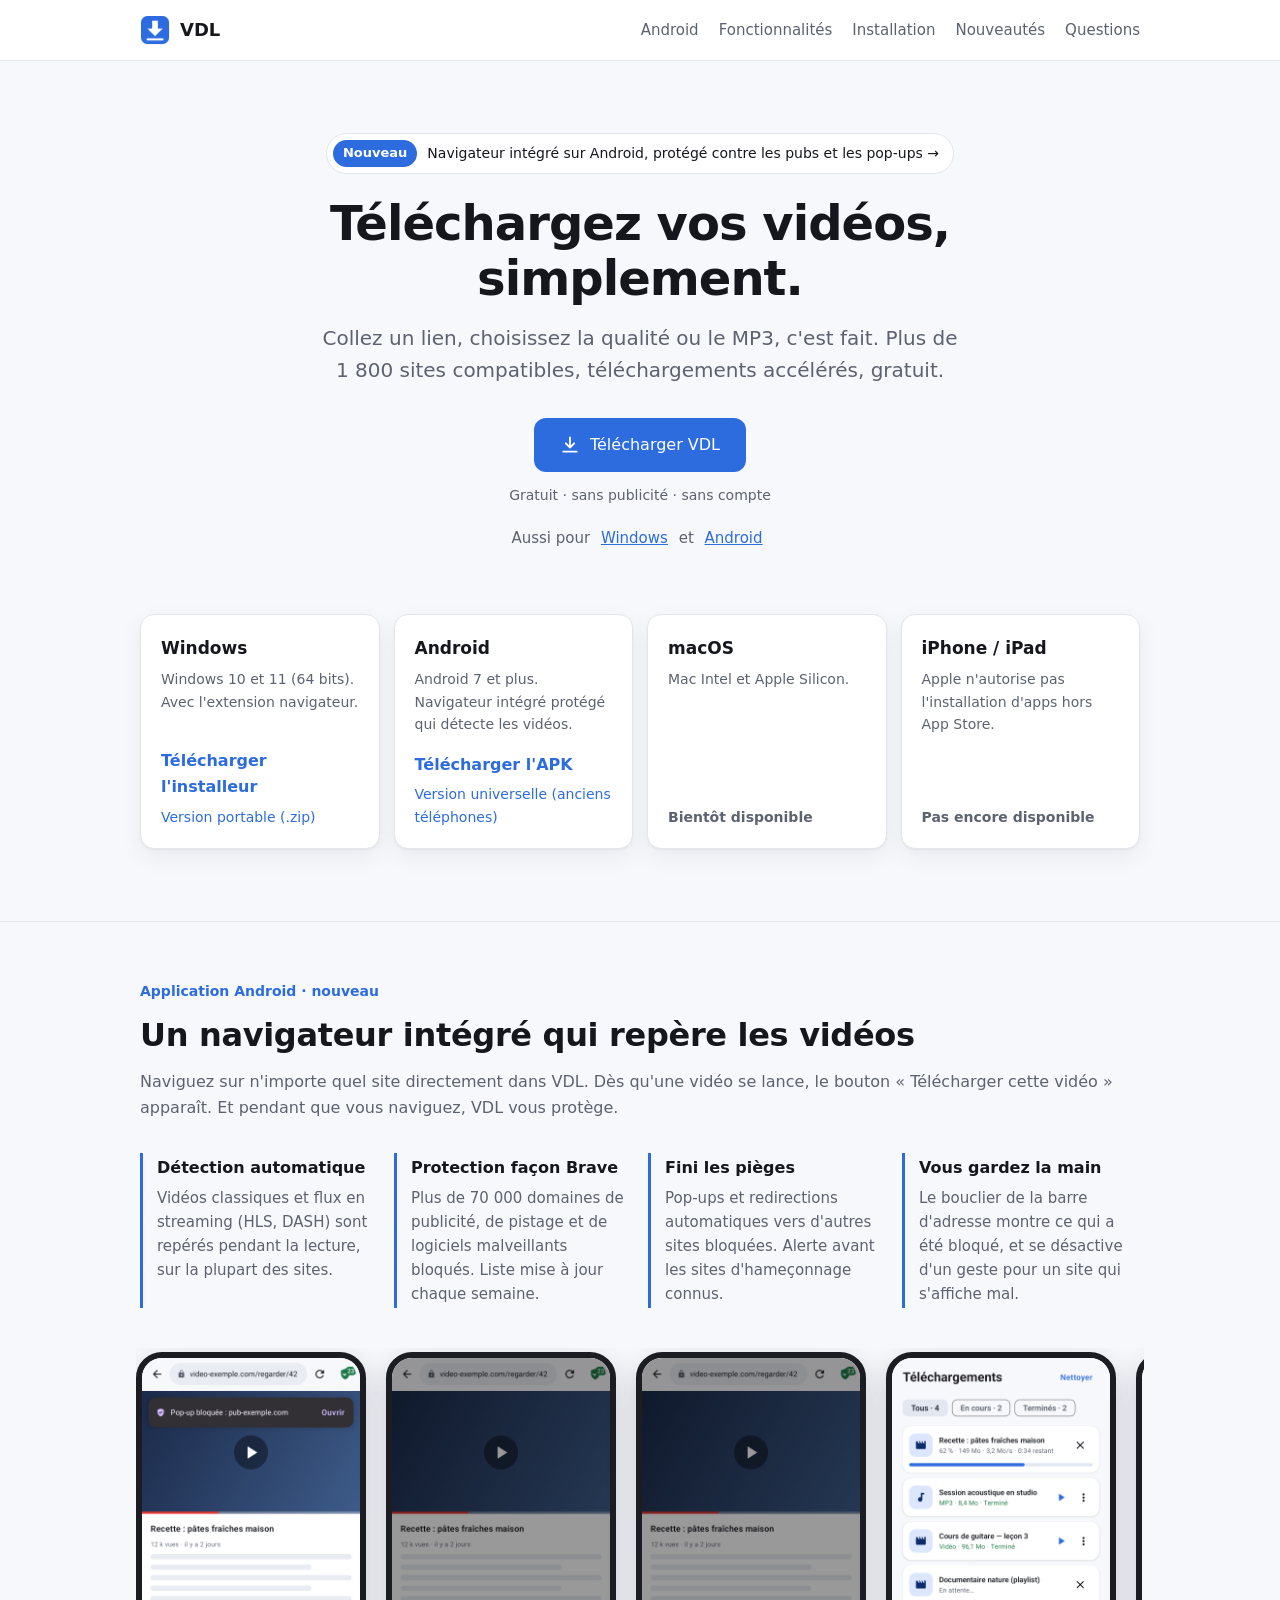
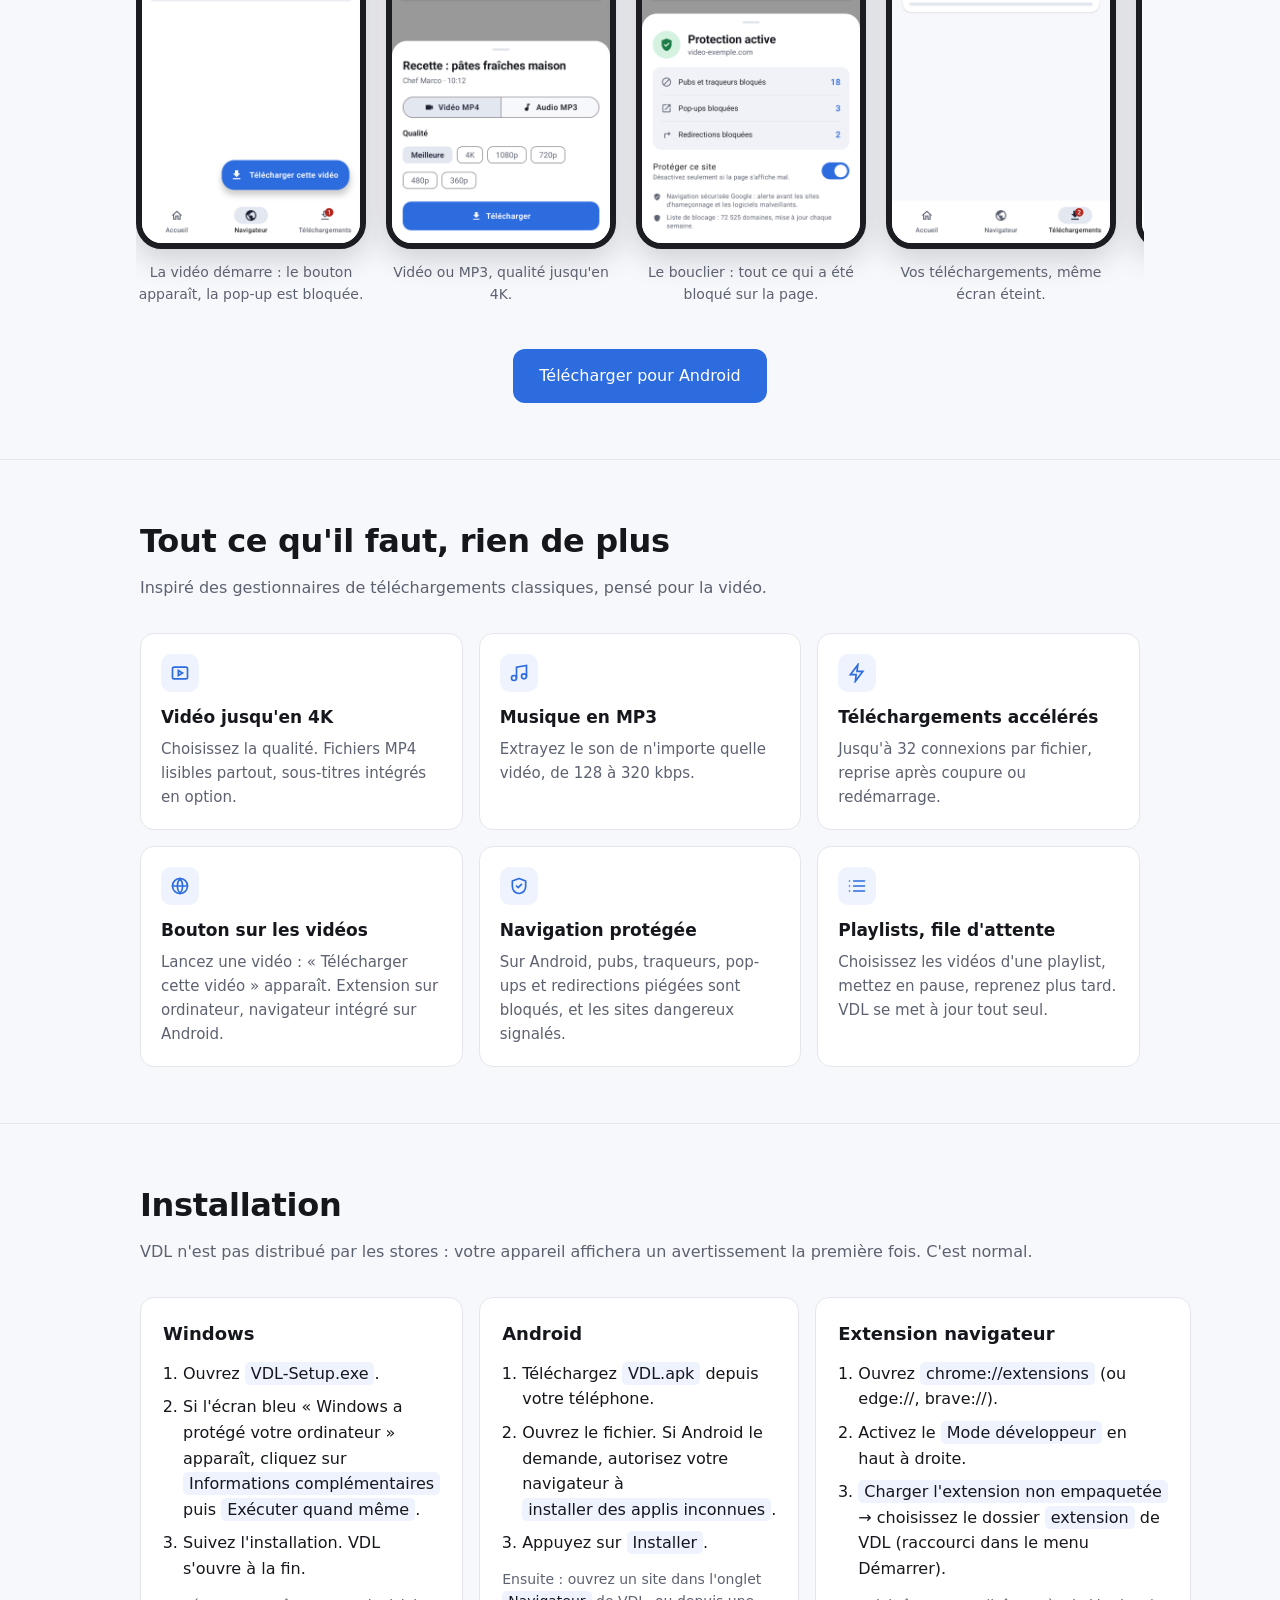
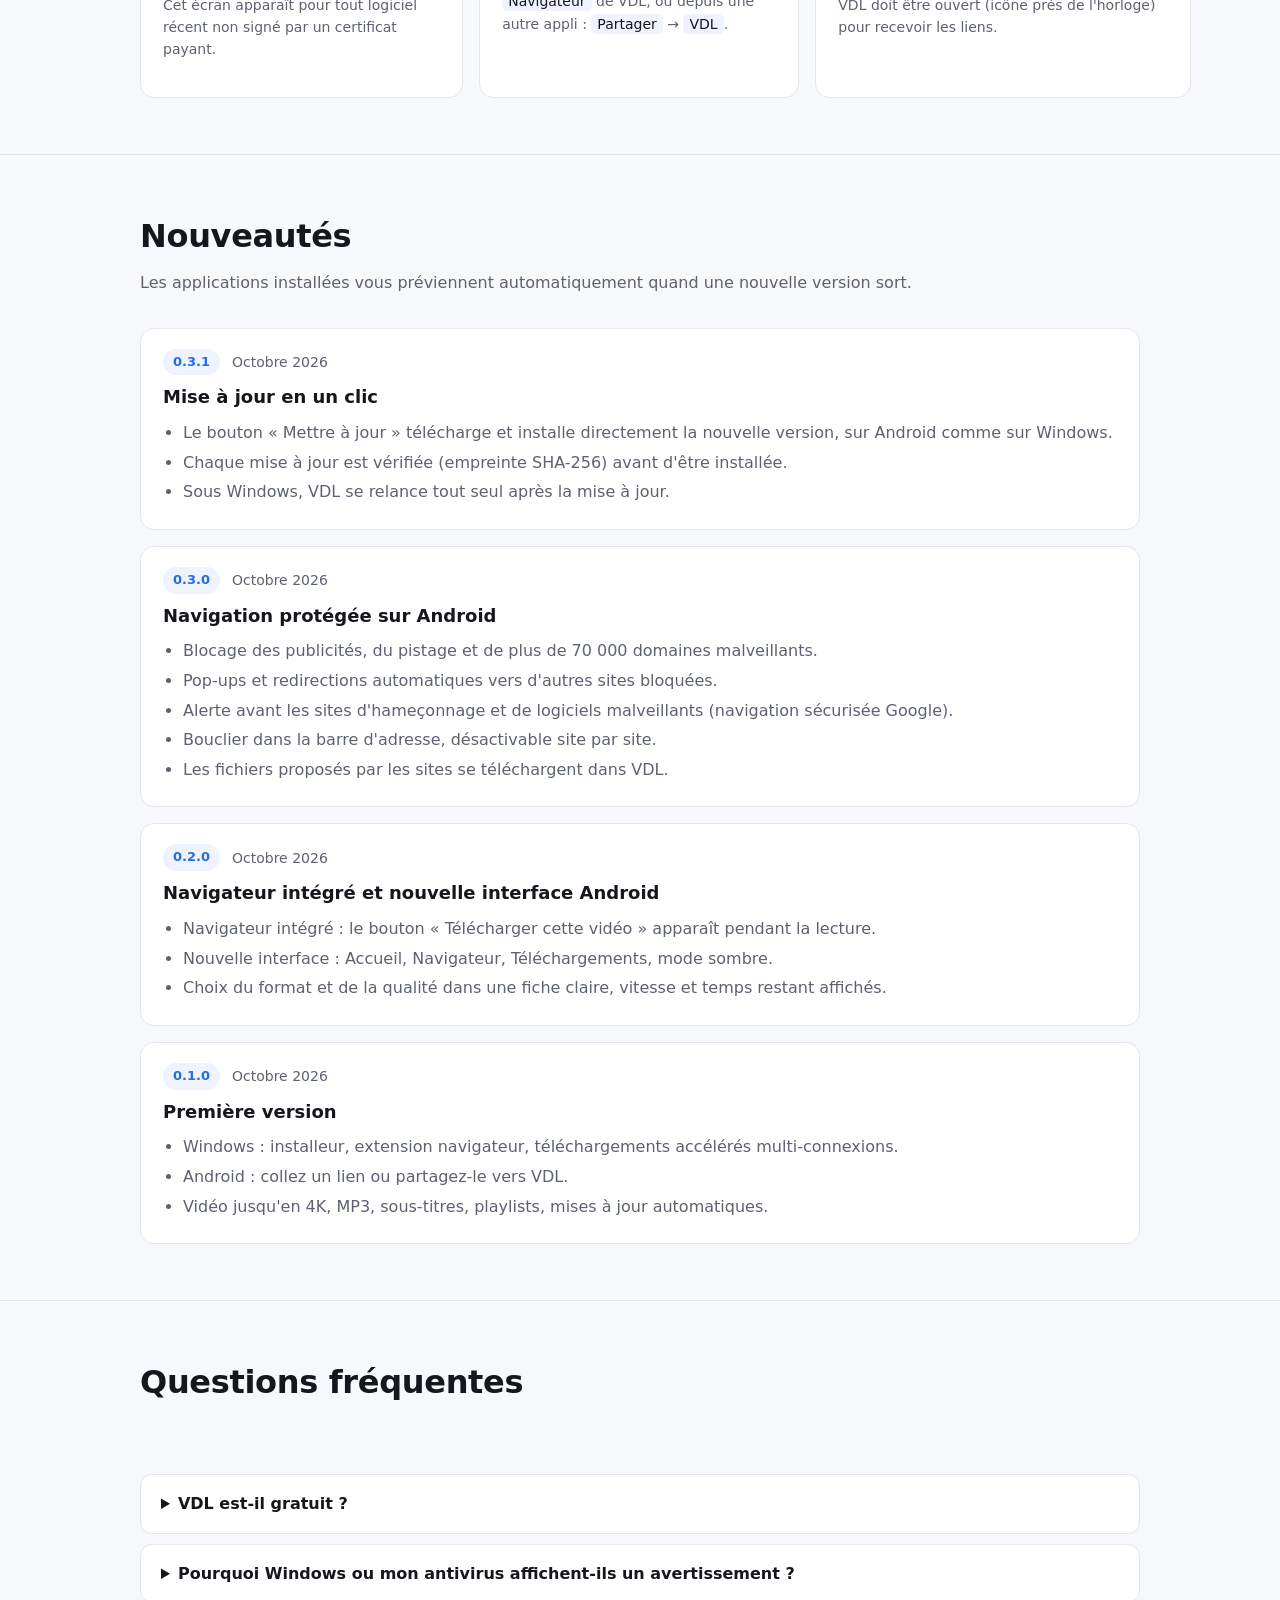
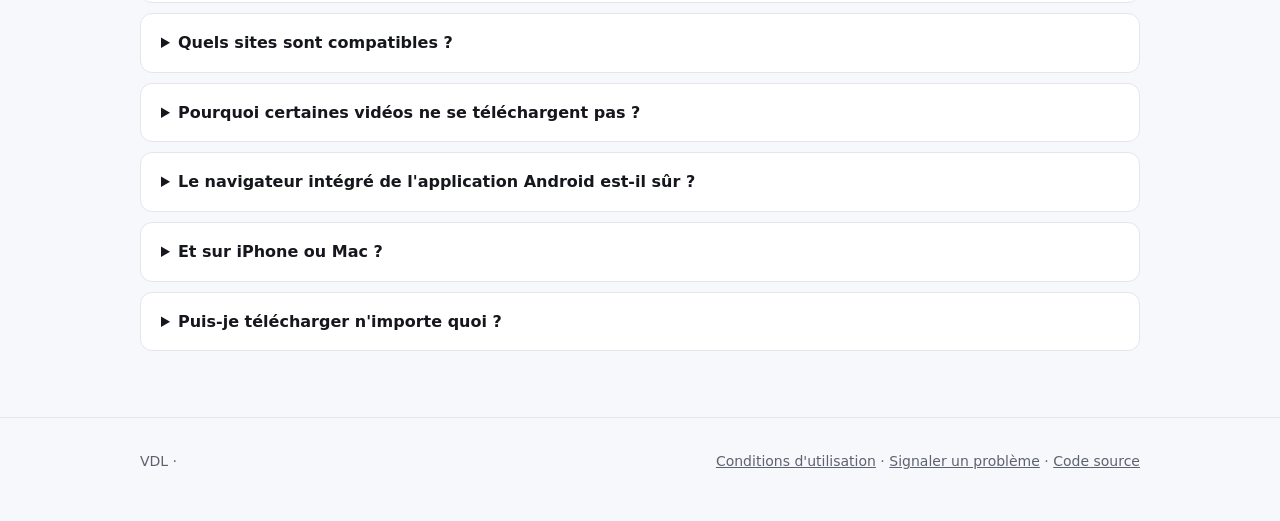
==== commit 15ebc2ff: "Mise à jour en un clic (Android et Windows), version 0.3.1 - Android : téléchargement de l'APK adapt" ====
--- a/site/index.html
+++ b/site/index.html
@@ -201,6 +201,15 @@
         <p class="sub">Les applications installées vous préviennent automatiquement quand une nouvelle version sort.</p>
         <div class="changelog">
           <article class="release">
+            <div class="release-head"><span class="tag">0.3.1</span><span class="date">Octobre 2026</span></div>
+            <h3>Mise à jour en un clic</h3>
+            <ul>
+              <li>Le bouton « Mettre à jour » télécharge et installe directement la nouvelle version, sur Android comme sur Windows.</li>
+              <li>Chaque mise à jour est vérifiée (empreinte SHA-256) avant d'être installée.</li>
+              <li>Sous Windows, VDL se relance tout seul après la mise à jour.</li>
+            </ul>
+          </article>
+          <article class="release">
             <div class="release-head"><span class="tag">0.3.0</span><span class="date">Octobre 2026</span></div>
             <h3>Navigation protégée sur Android</h3>
             <ul>
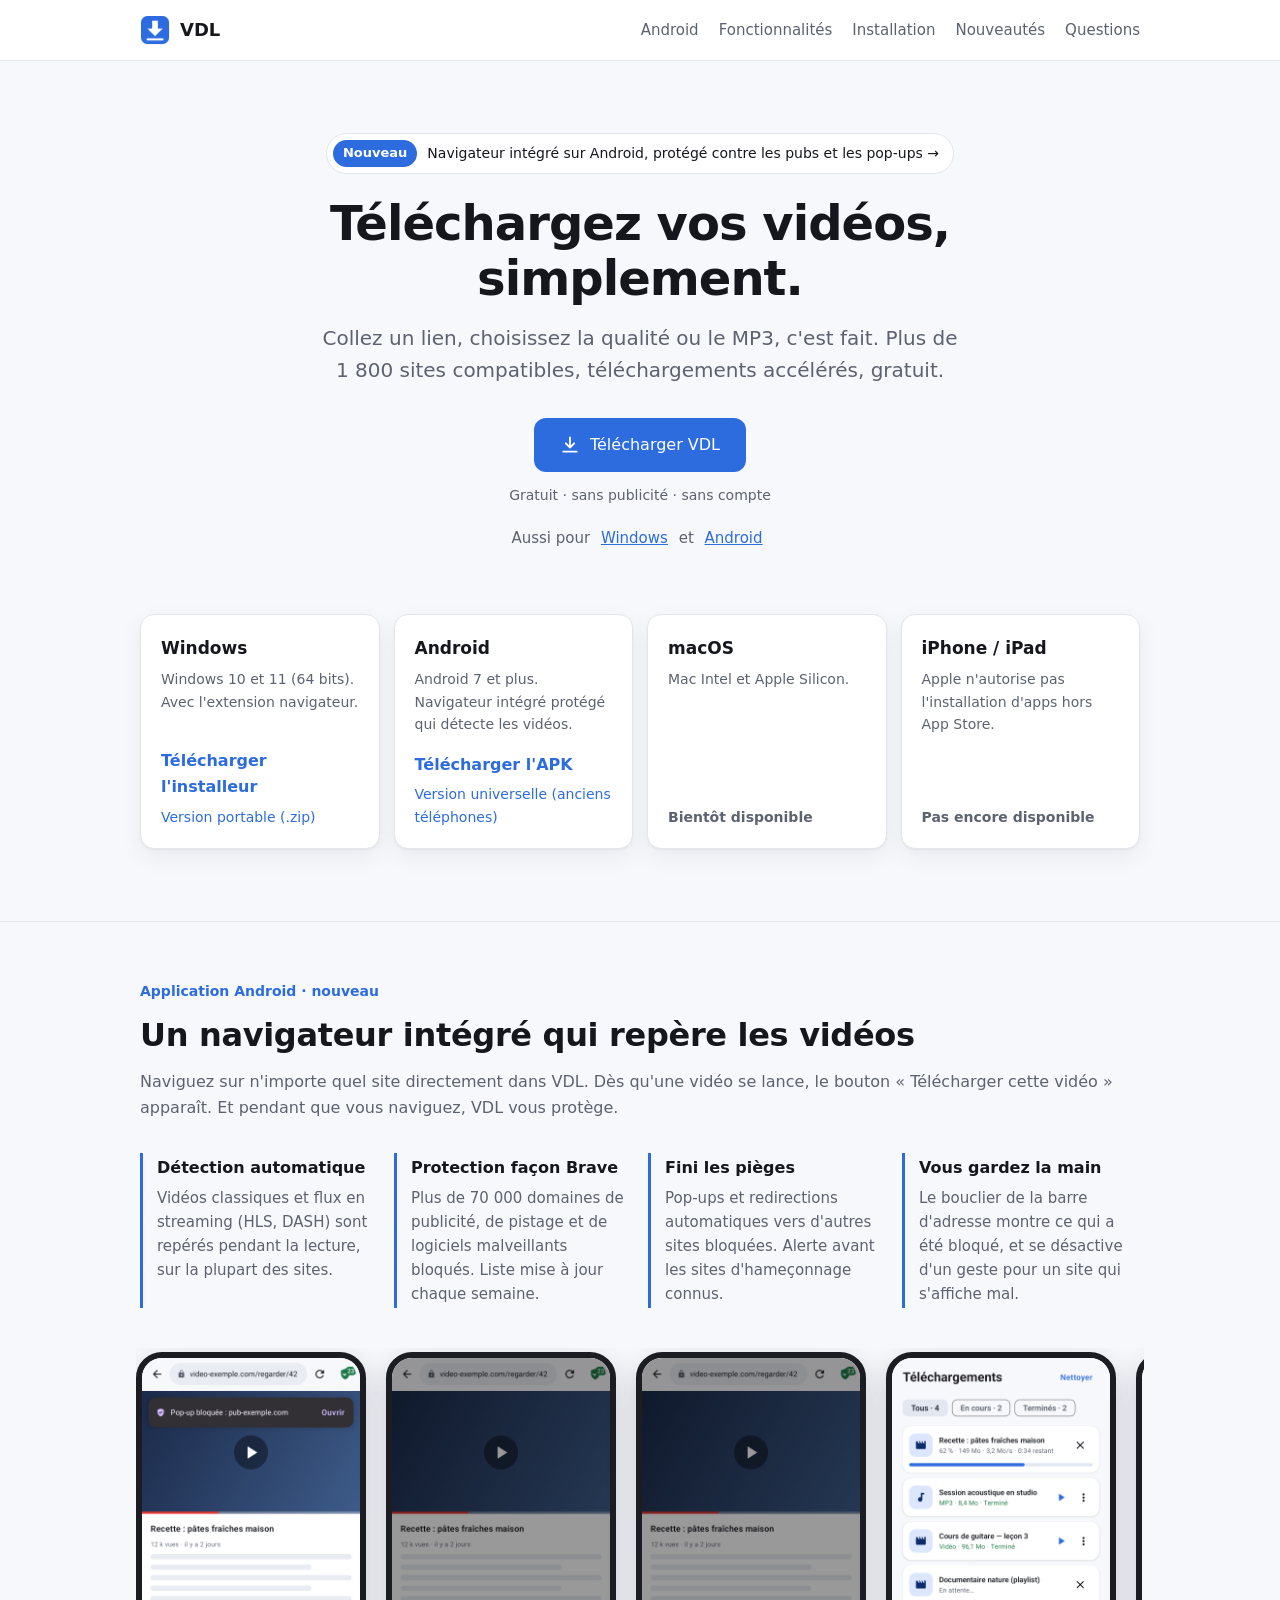
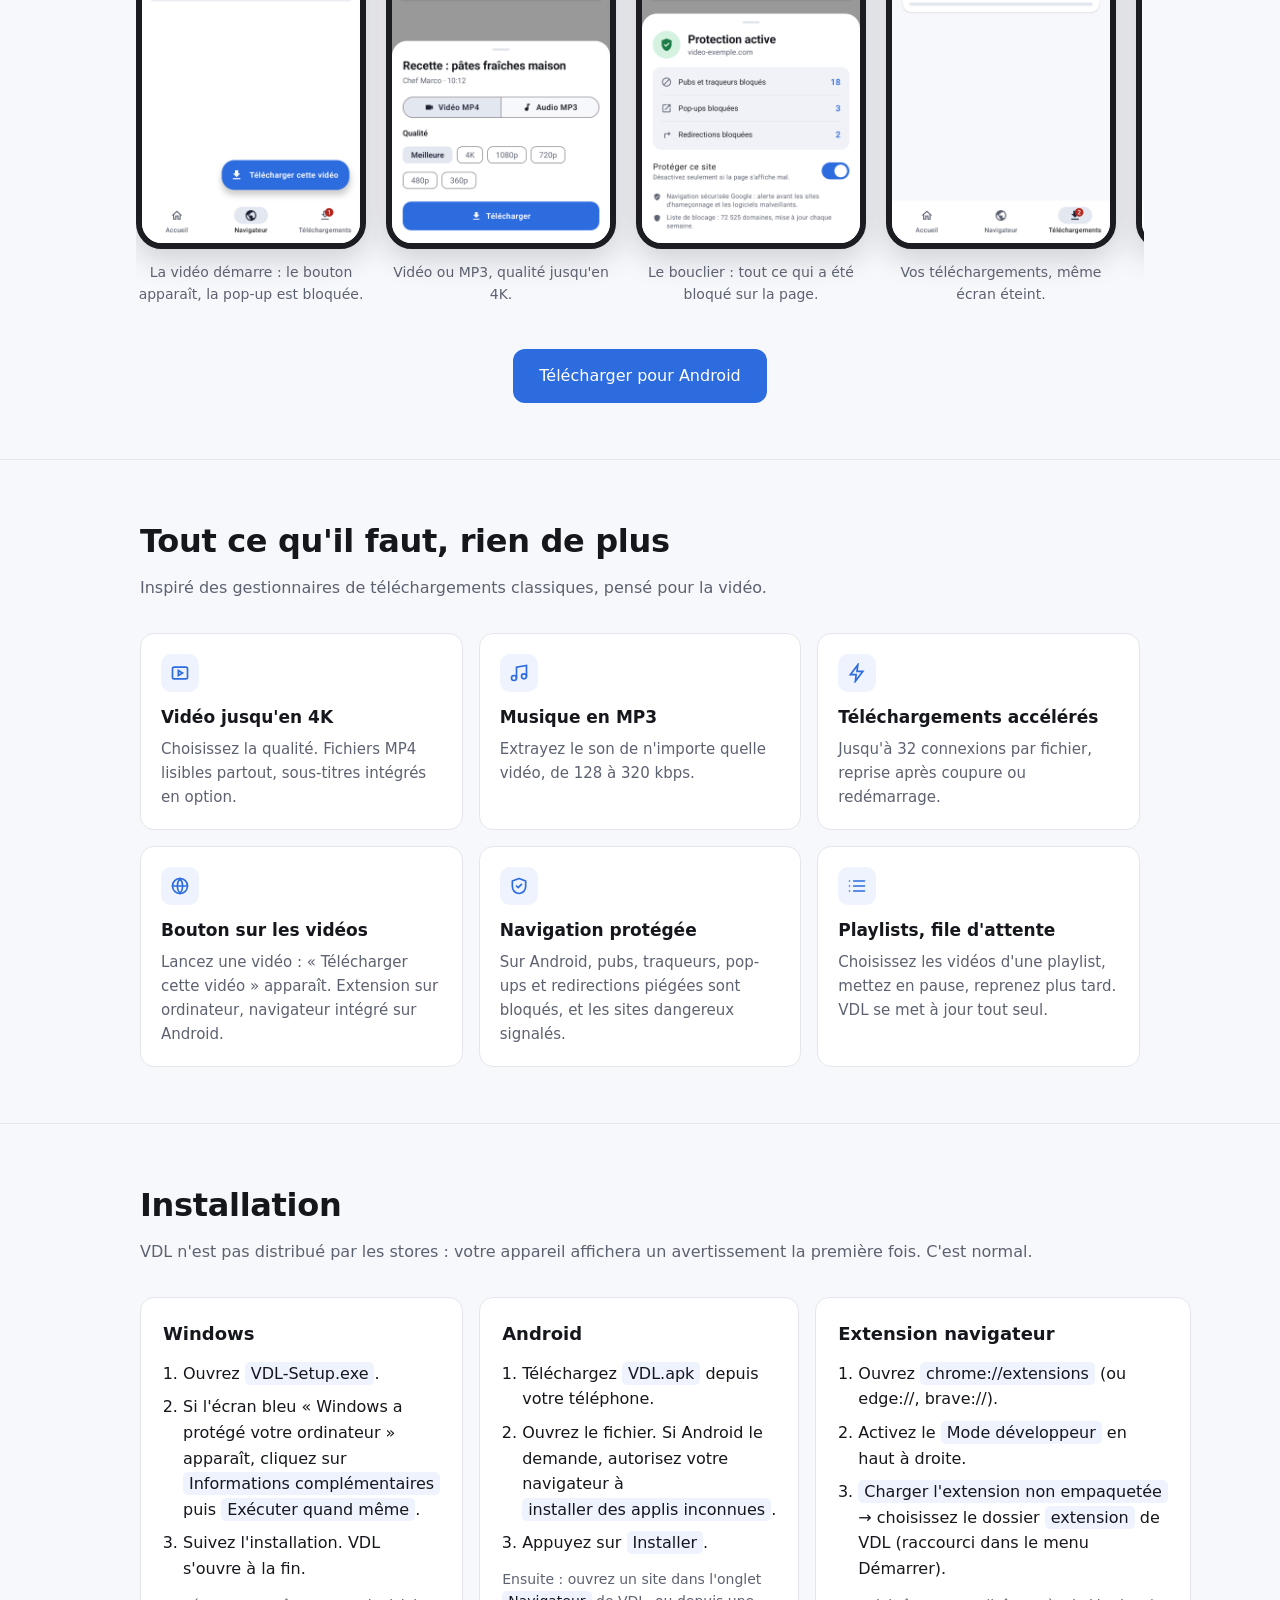
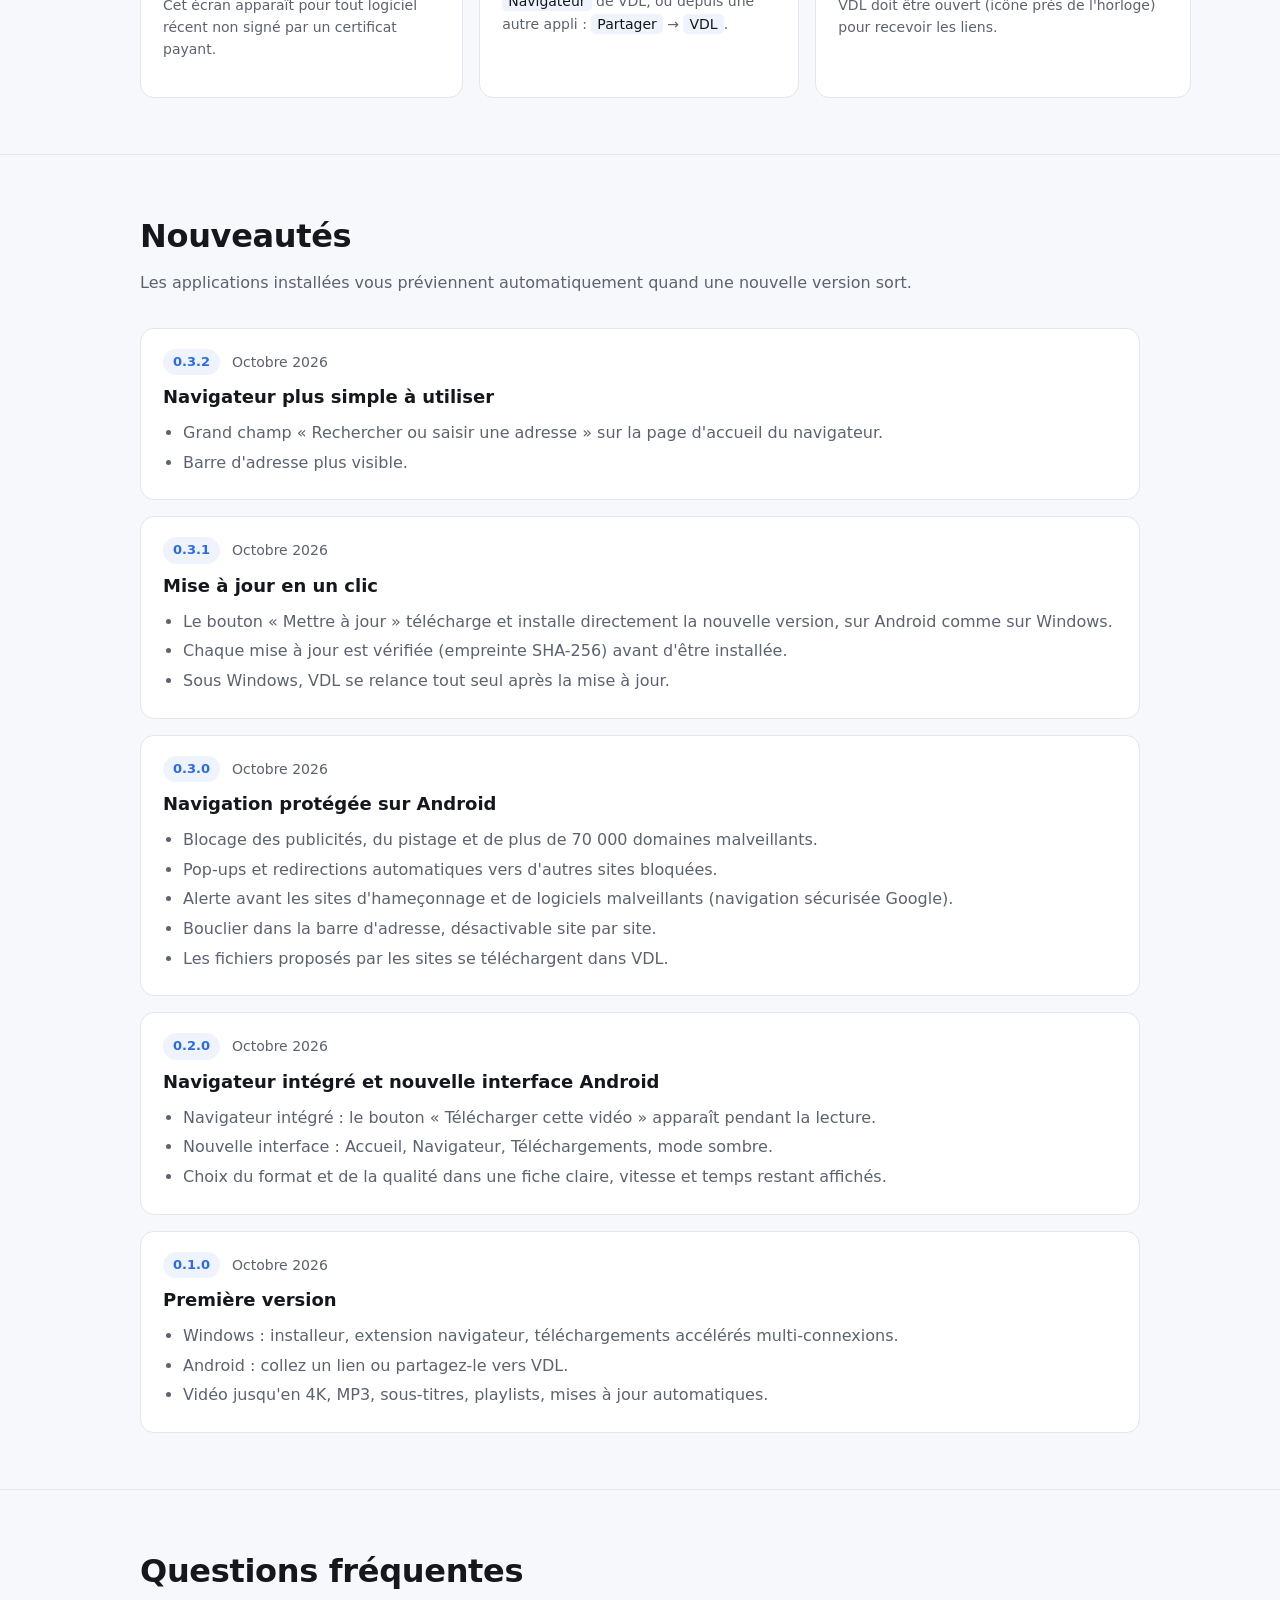
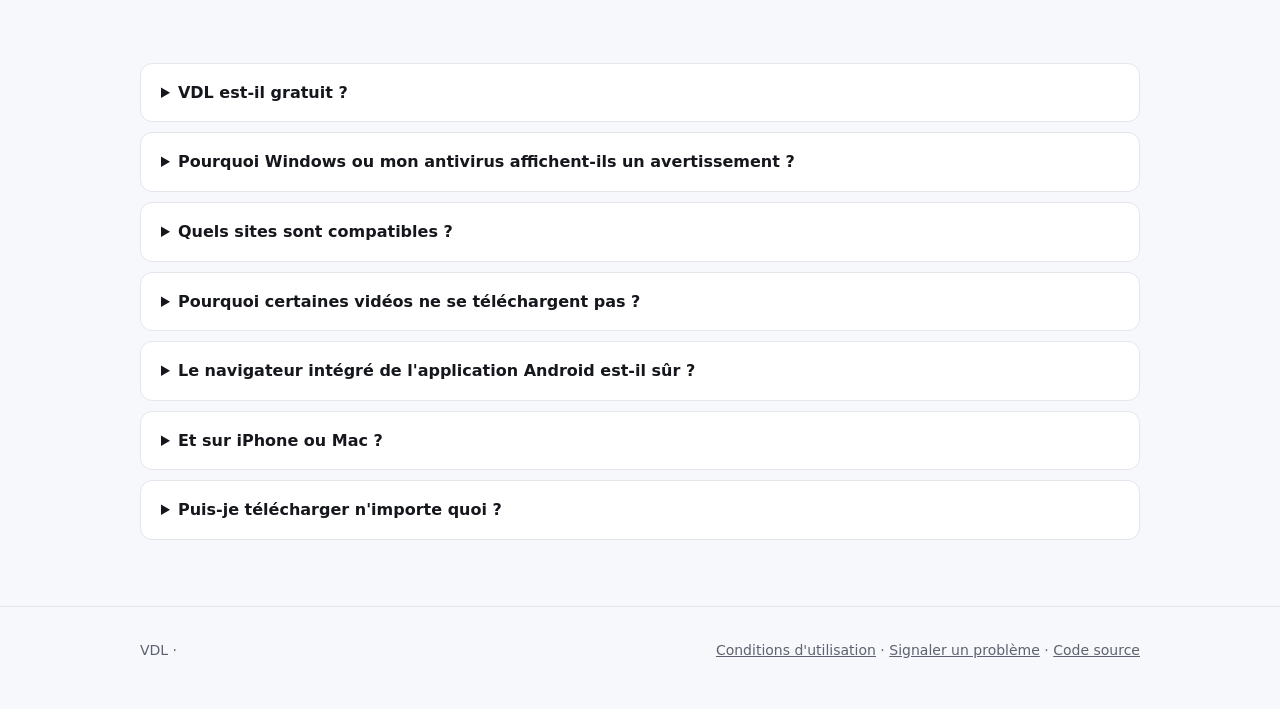
==== commit bcc1e40f: "Navigateur : champ de recherche sur la page d'accueil, barre d'adresse plus visible (0.3.2) Co-Autho" ====
--- a/site/index.html
+++ b/site/index.html
@@ -201,6 +201,14 @@
         <p class="sub">Les applications installées vous préviennent automatiquement quand une nouvelle version sort.</p>
         <div class="changelog">
           <article class="release">
+            <div class="release-head"><span class="tag">0.3.2</span><span class="date">Octobre 2026</span></div>
+            <h3>Navigateur plus simple à utiliser</h3>
+            <ul>
+              <li>Grand champ « Rechercher ou saisir une adresse » sur la page d'accueil du navigateur.</li>
+              <li>Barre d'adresse plus visible.</li>
+            </ul>
+          </article>
+          <article class="release">
             <div class="release-head"><span class="tag">0.3.1</span><span class="date">Octobre 2026</span></div>
             <h3>Mise à jour en un clic</h3>
             <ul>
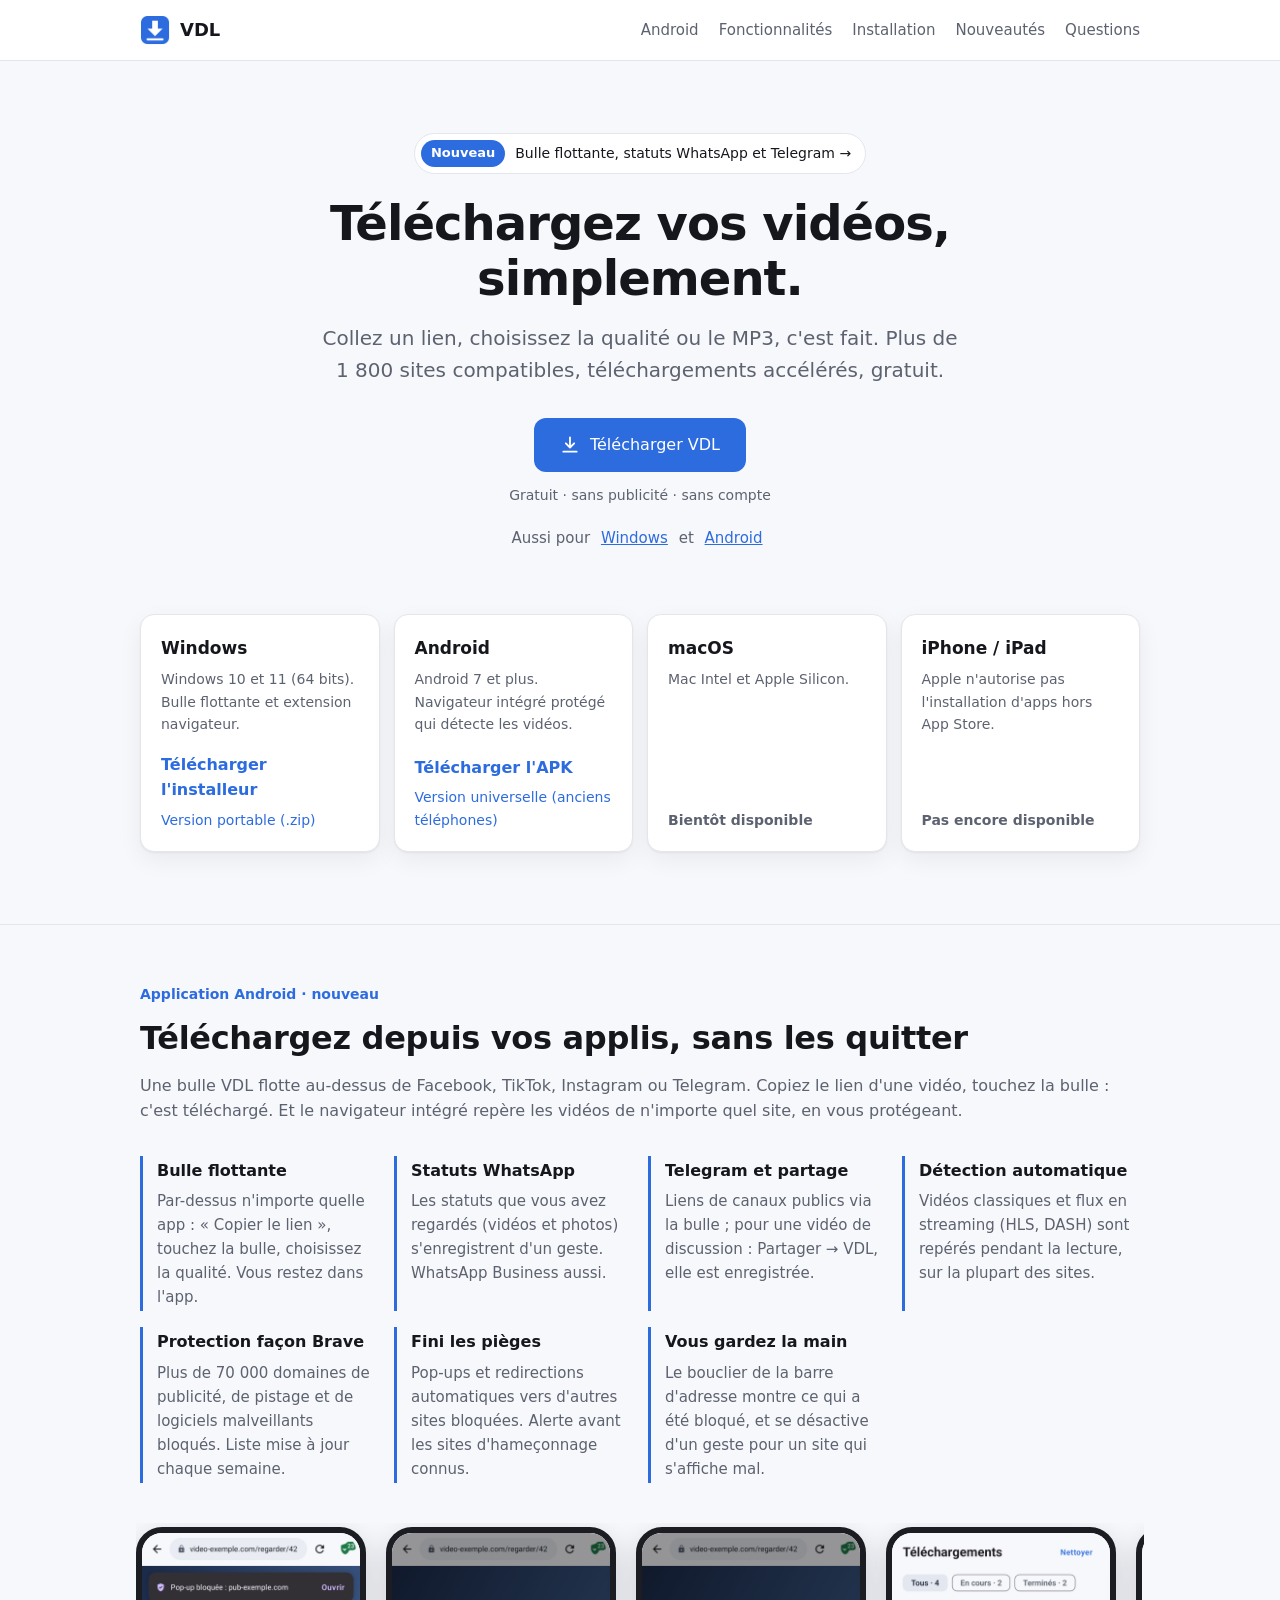
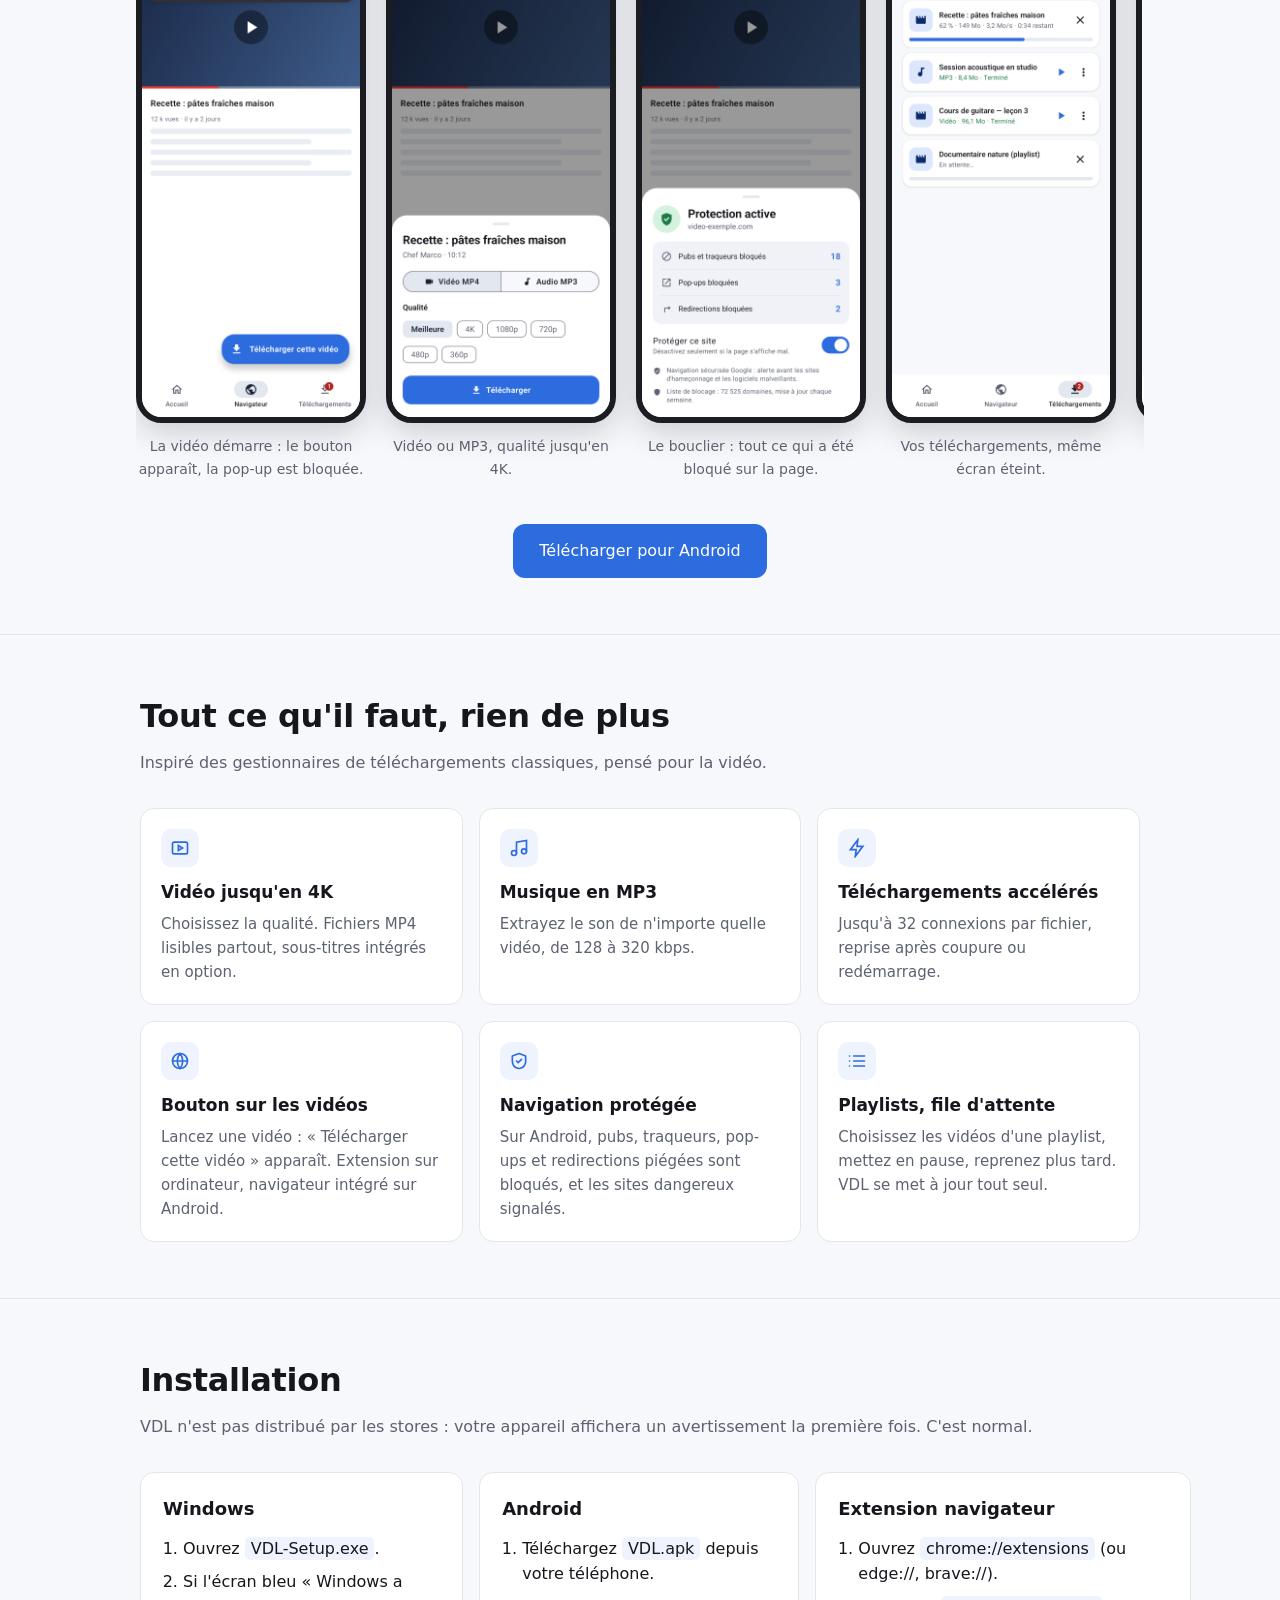
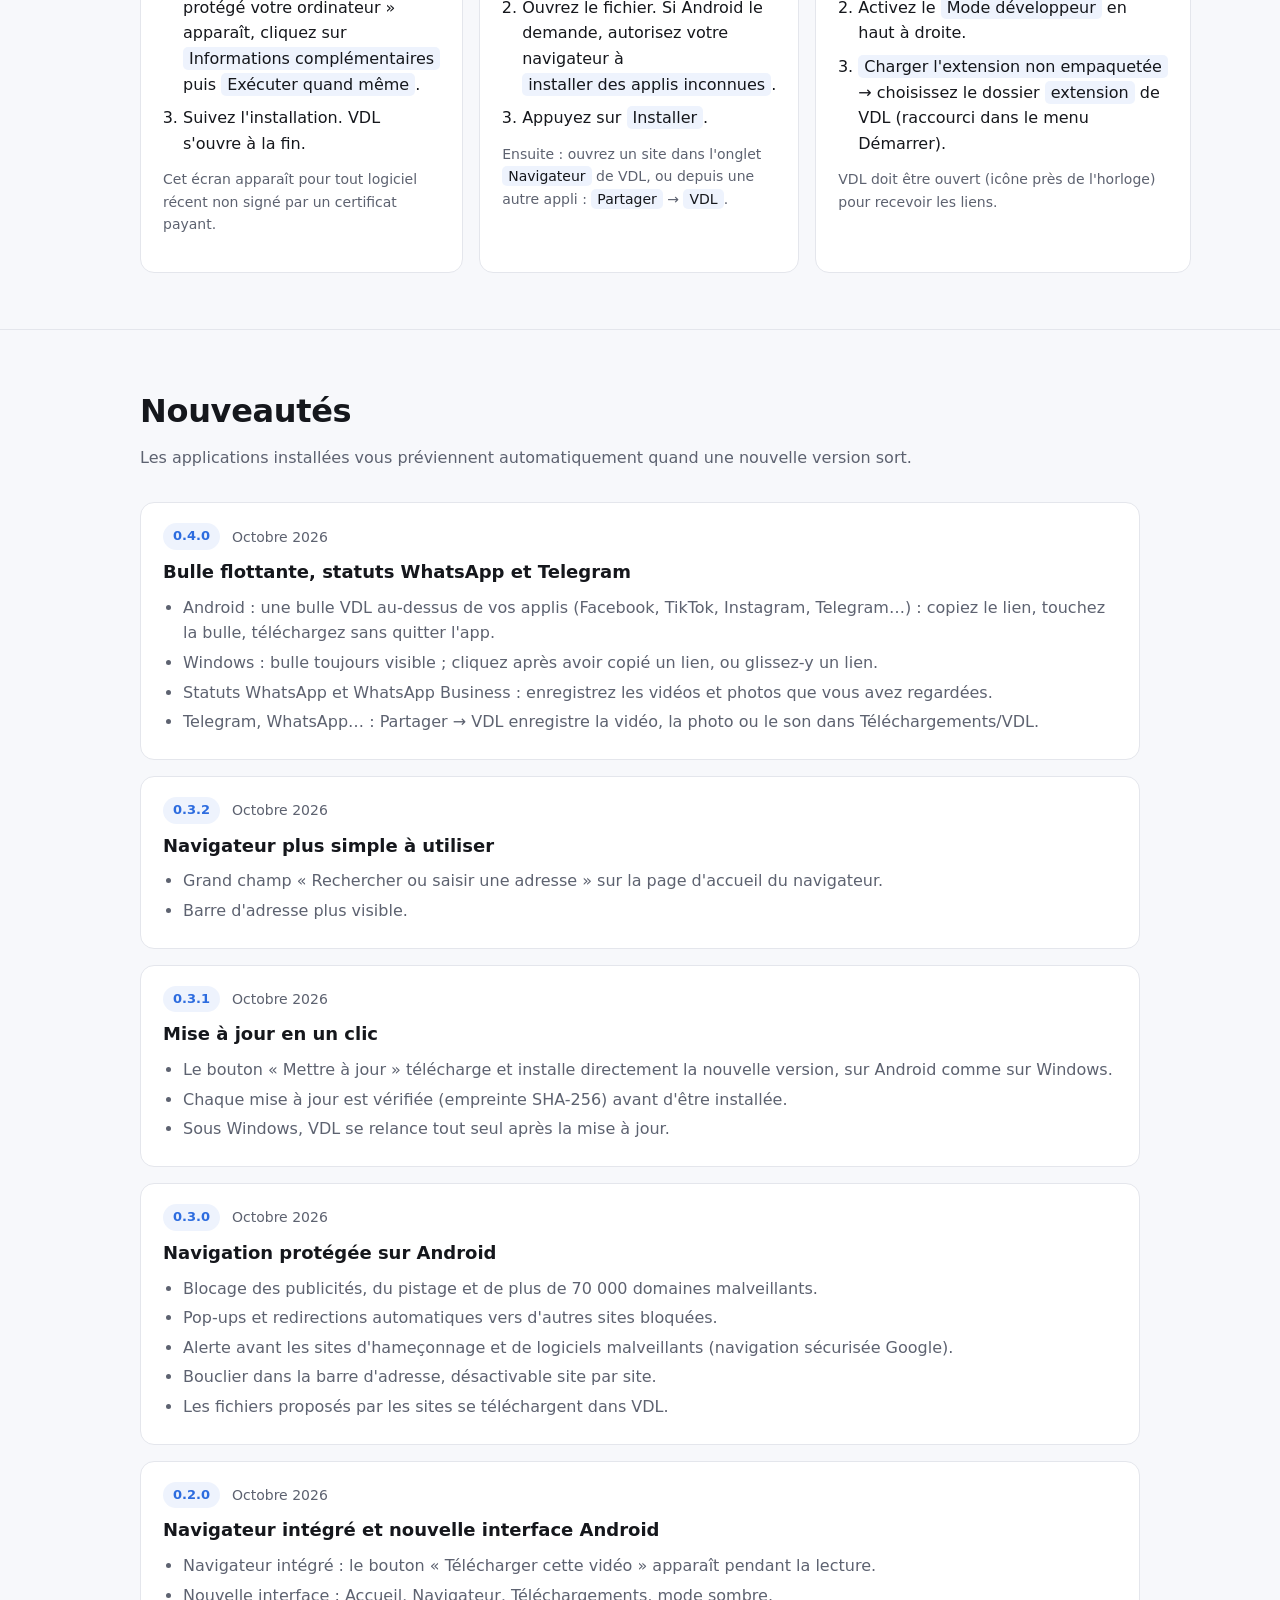
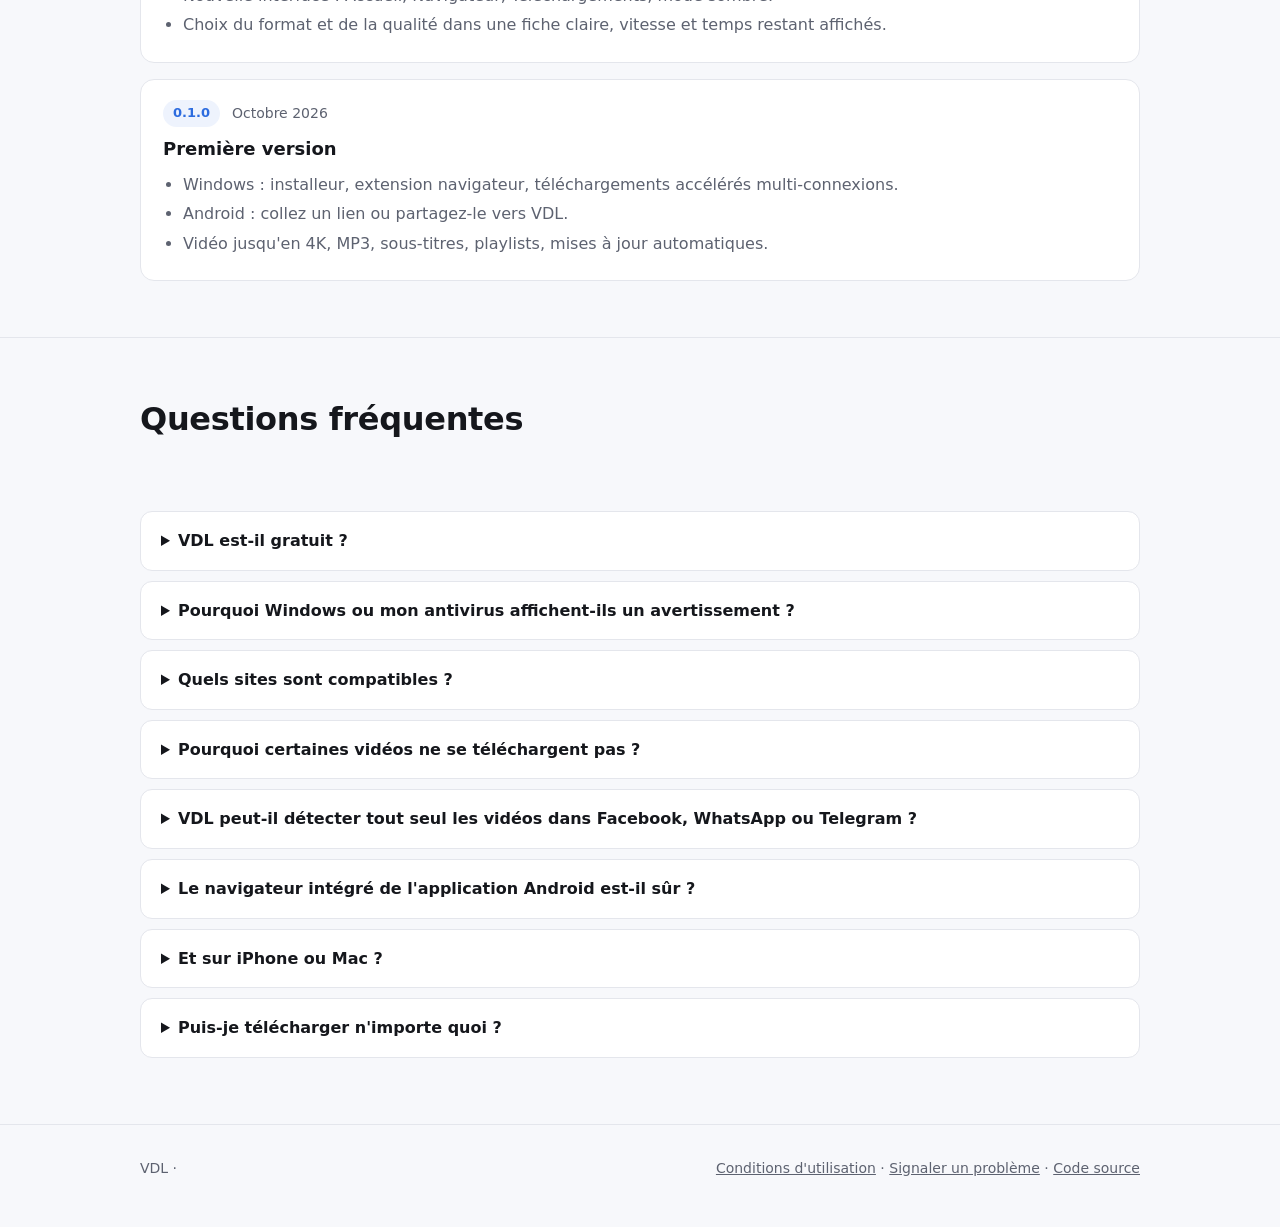
==== commit 3281700d: "0.4.0 : bulle flottante (Android et Windows), statuts WhatsApp, enregistrement des fichiers partagés" ====
--- a/site/index.html
+++ b/site/index.html
@@ -29,7 +29,7 @@
 
   <main>
     <div class="wrap hero">
-      <a class="new-badge" href="#android"><span>Nouveau</span> Navigateur intégré sur Android, protégé contre les pubs et les pop-ups →</a>
+      <a class="new-badge" href="#android"><span>Nouveau</span> Bulle flottante, statuts WhatsApp et Telegram →</a>
       <h1>Téléchargez vos vidéos,<br>simplement.</h1>
       <p class="lead">Collez un lien, choisissez la qualité ou le MP3, c'est fait.
         Plus de 1 800 sites compatibles, téléchargements accélérés, gratuit.</p>
@@ -45,7 +45,7 @@
       <div class="platforms">
         <div class="platform" data-os="windows">
           <h3>Windows</h3>
-          <p>Windows 10 et 11 (64 bits). Avec l'extension navigateur.</p>
+          <p>Windows 10 et 11 (64 bits). Bulle flottante et extension navigateur.</p>
           <a class="dl" data-asset="setup" href="#">Télécharger l'installeur</a>
           <a class="dl" data-asset="portable" href="#" style="font-weight:400;font-size:14px">Version portable (.zip)</a>
         </div>
@@ -71,11 +71,23 @@
     <section id="android">
       <div class="wrap">
         <span class="kicker">Application Android · nouveau</span>
-        <h2>Un navigateur intégré qui repère les vidéos</h2>
-        <p class="sub">Naviguez sur n'importe quel site directement dans VDL. Dès qu'une vidéo se lance, le bouton
-          « Télécharger cette vidéo » apparaît. Et pendant que vous naviguez, VDL vous protège.</p>
+        <h2>Téléchargez depuis vos applis, sans les quitter</h2>
+        <p class="sub">Une bulle VDL flotte au-dessus de Facebook, TikTok, Instagram ou Telegram. Copiez le lien d'une vidéo,
+          touchez la bulle : c'est téléchargé. Et le navigateur intégré repère les vidéos de n'importe quel site, en vous protégeant.</p>
 
         <div class="android-points">
+          <div class="point">
+            <h3>Bulle flottante</h3>
+            <p>Par-dessus n'importe quelle app : « Copier le lien », touchez la bulle, choisissez la qualité. Vous restez dans l'app.</p>
+          </div>
+          <div class="point">
+            <h3>Statuts WhatsApp</h3>
+            <p>Les statuts que vous avez regardés (vidéos et photos) s'enregistrent d'un geste. WhatsApp Business aussi.</p>
+          </div>
+          <div class="point">
+            <h3>Telegram et partage</h3>
+            <p>Liens de canaux publics via la bulle ; pour une vidéo de discussion : Partager → VDL, elle est enregistrée.</p>
+          </div>
           <div class="point">
             <h3>Détection automatique</h3>
             <p>Vidéos classiques et flux en streaming (HLS, DASH) sont repérés pendant la lecture, sur la plupart des sites.</p>
@@ -201,6 +213,16 @@
         <p class="sub">Les applications installées vous préviennent automatiquement quand une nouvelle version sort.</p>
         <div class="changelog">
           <article class="release">
+            <div class="release-head"><span class="tag">0.4.0</span><span class="date">Octobre 2026</span></div>
+            <h3>Bulle flottante, statuts WhatsApp et Telegram</h3>
+            <ul>
+              <li>Android : une bulle VDL au-dessus de vos applis (Facebook, TikTok, Instagram, Telegram…) : copiez le lien, touchez la bulle, téléchargez sans quitter l'app.</li>
+              <li>Windows : bulle toujours visible ; cliquez après avoir copié un lien, ou glissez-y un lien.</li>
+              <li>Statuts WhatsApp et WhatsApp Business : enregistrez les vidéos et photos que vous avez regardées.</li>
+              <li>Telegram, WhatsApp… : Partager → VDL enregistre la vidéo, la photo ou le son dans Téléchargements/VDL.</li>
+            </ul>
+          </article>
+          <article class="release">
             <div class="release-head"><span class="tag">0.3.2</span><span class="date">Octobre 2026</span></div>
             <h3>Navigateur plus simple à utiliser</h3>
             <ul>
@@ -269,6 +291,10 @@
         <details>
           <summary>Pourquoi certaines vidéos ne se téléchargent pas ?</summary>
           <p>Les contenus protégés contre la copie (DRM), comme ceux des plateformes de streaming par abonnement, ne sont pas pris en charge. Une vidéo privée peut nécessiter d'activer « Cookies du navigateur » dans les réglages.</p>
+        </details>
+        <details>
+          <summary>VDL peut-il détecter tout seul les vidéos dans Facebook, WhatsApp ou Telegram ?</summary>
+          <p>Non : Android isole chaque application, aucune app ne peut voir les vidéos d'une autre. VDL propose donc la bulle flottante (copiez le lien, touchez la bulle), l'enregistrement des statuts WhatsApp et le partage vers VDL. Les vidéos de discussions privées Telegram s'enregistrent avec « Partager → VDL ».</p>
         </details>
         <details>
           <summary>Le navigateur intégré de l'application Android est-il sûr ?</summary>
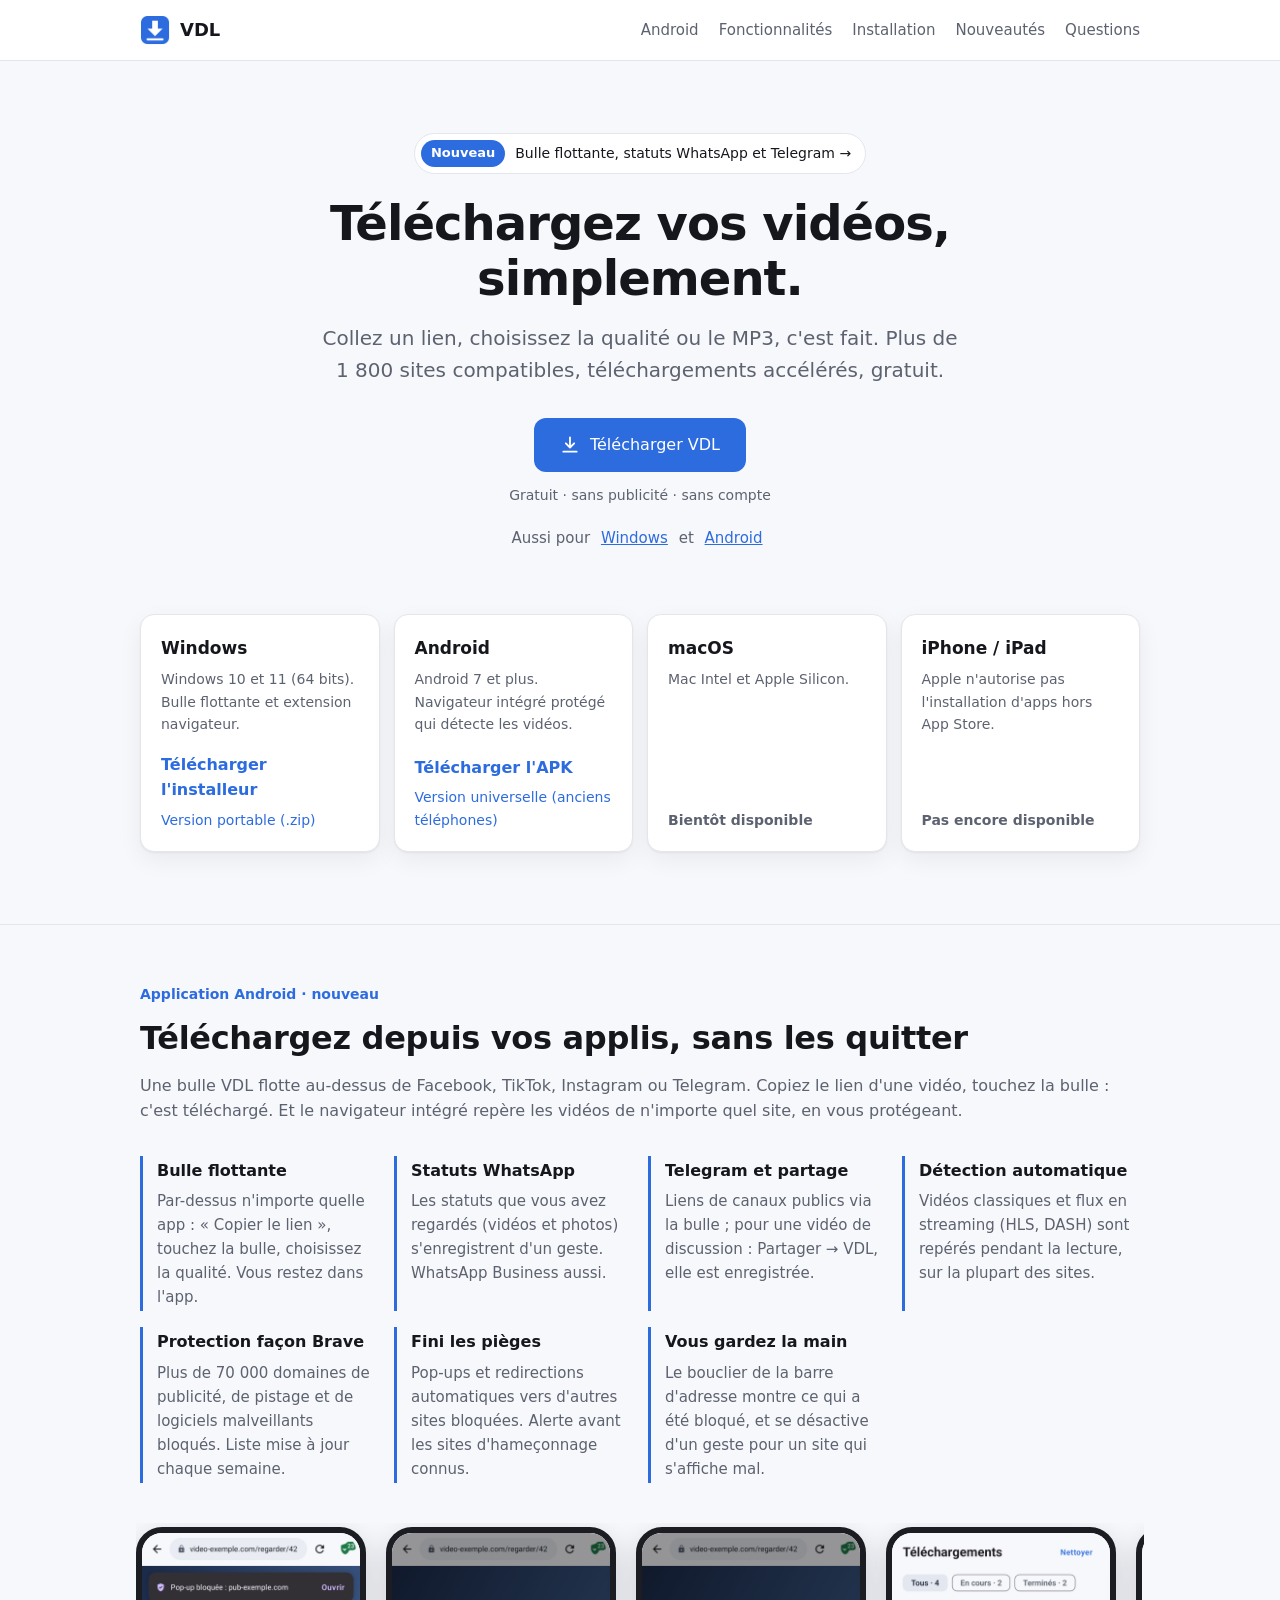
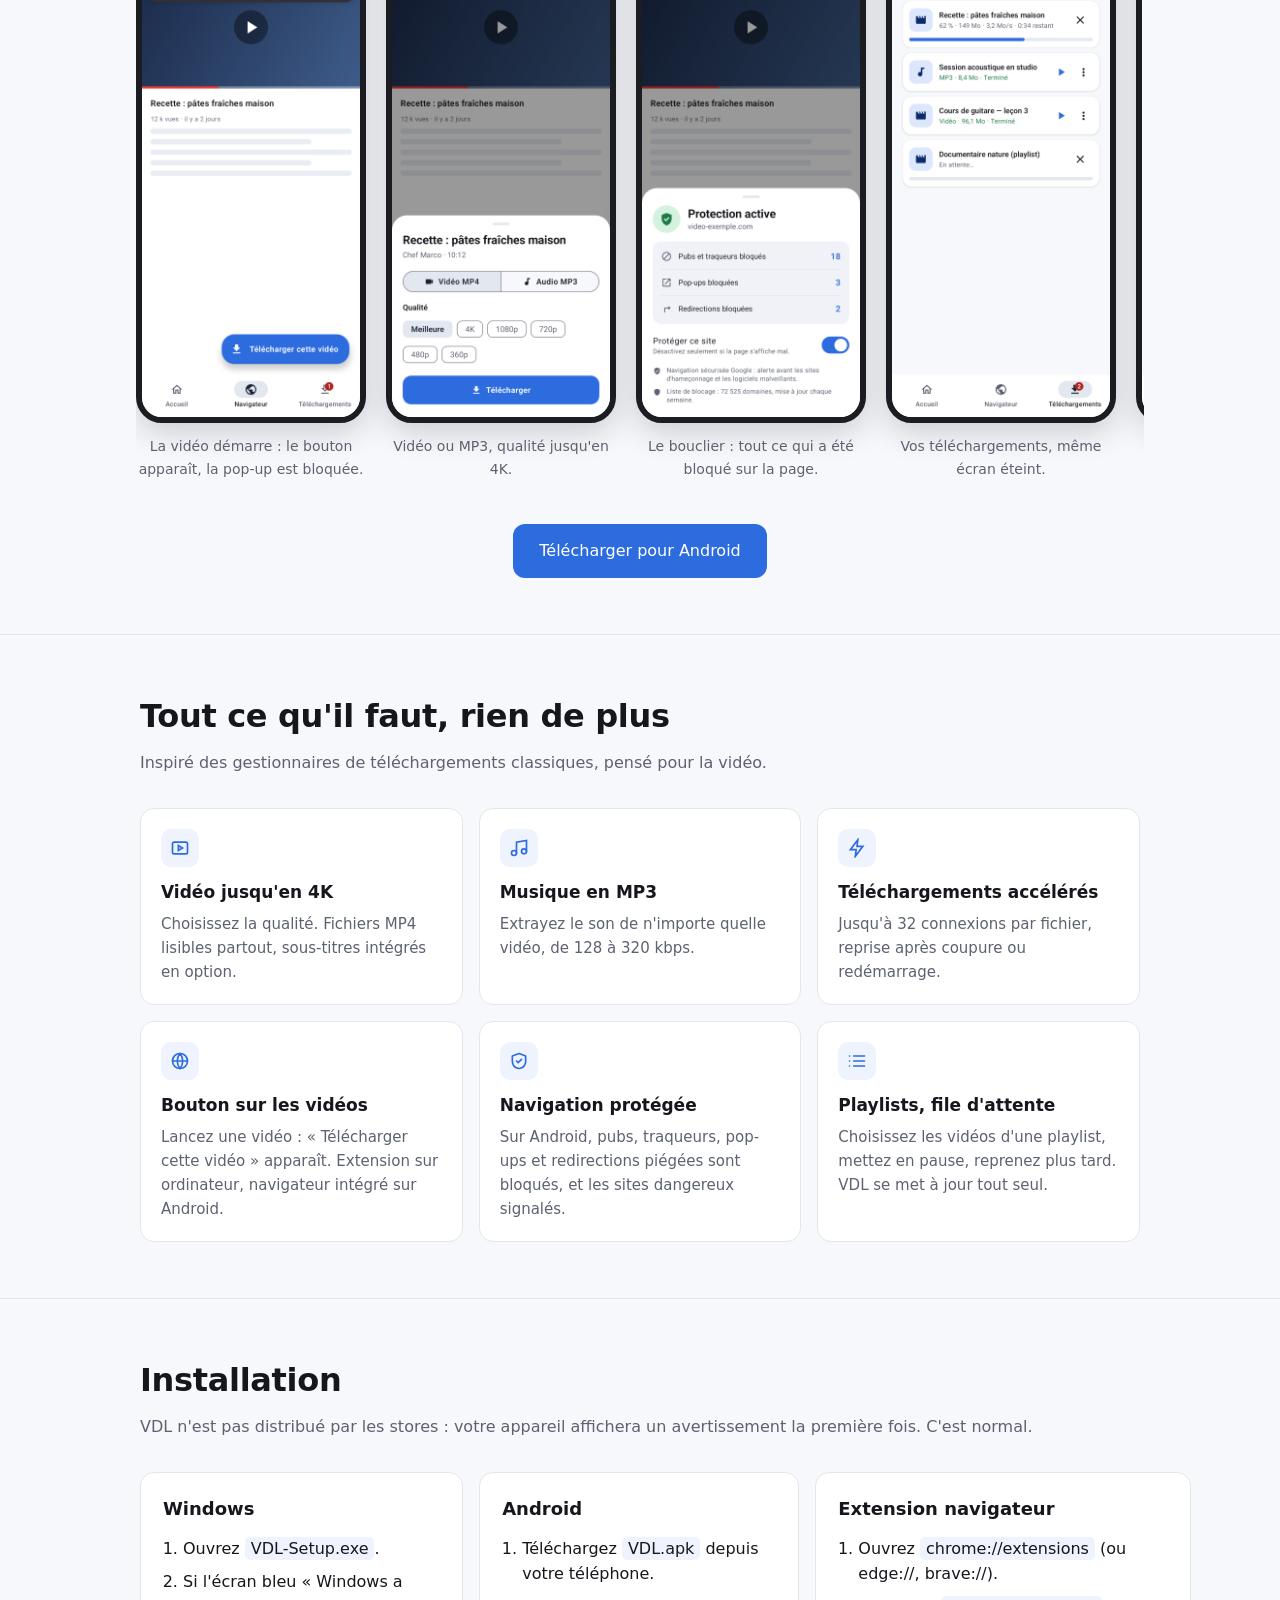
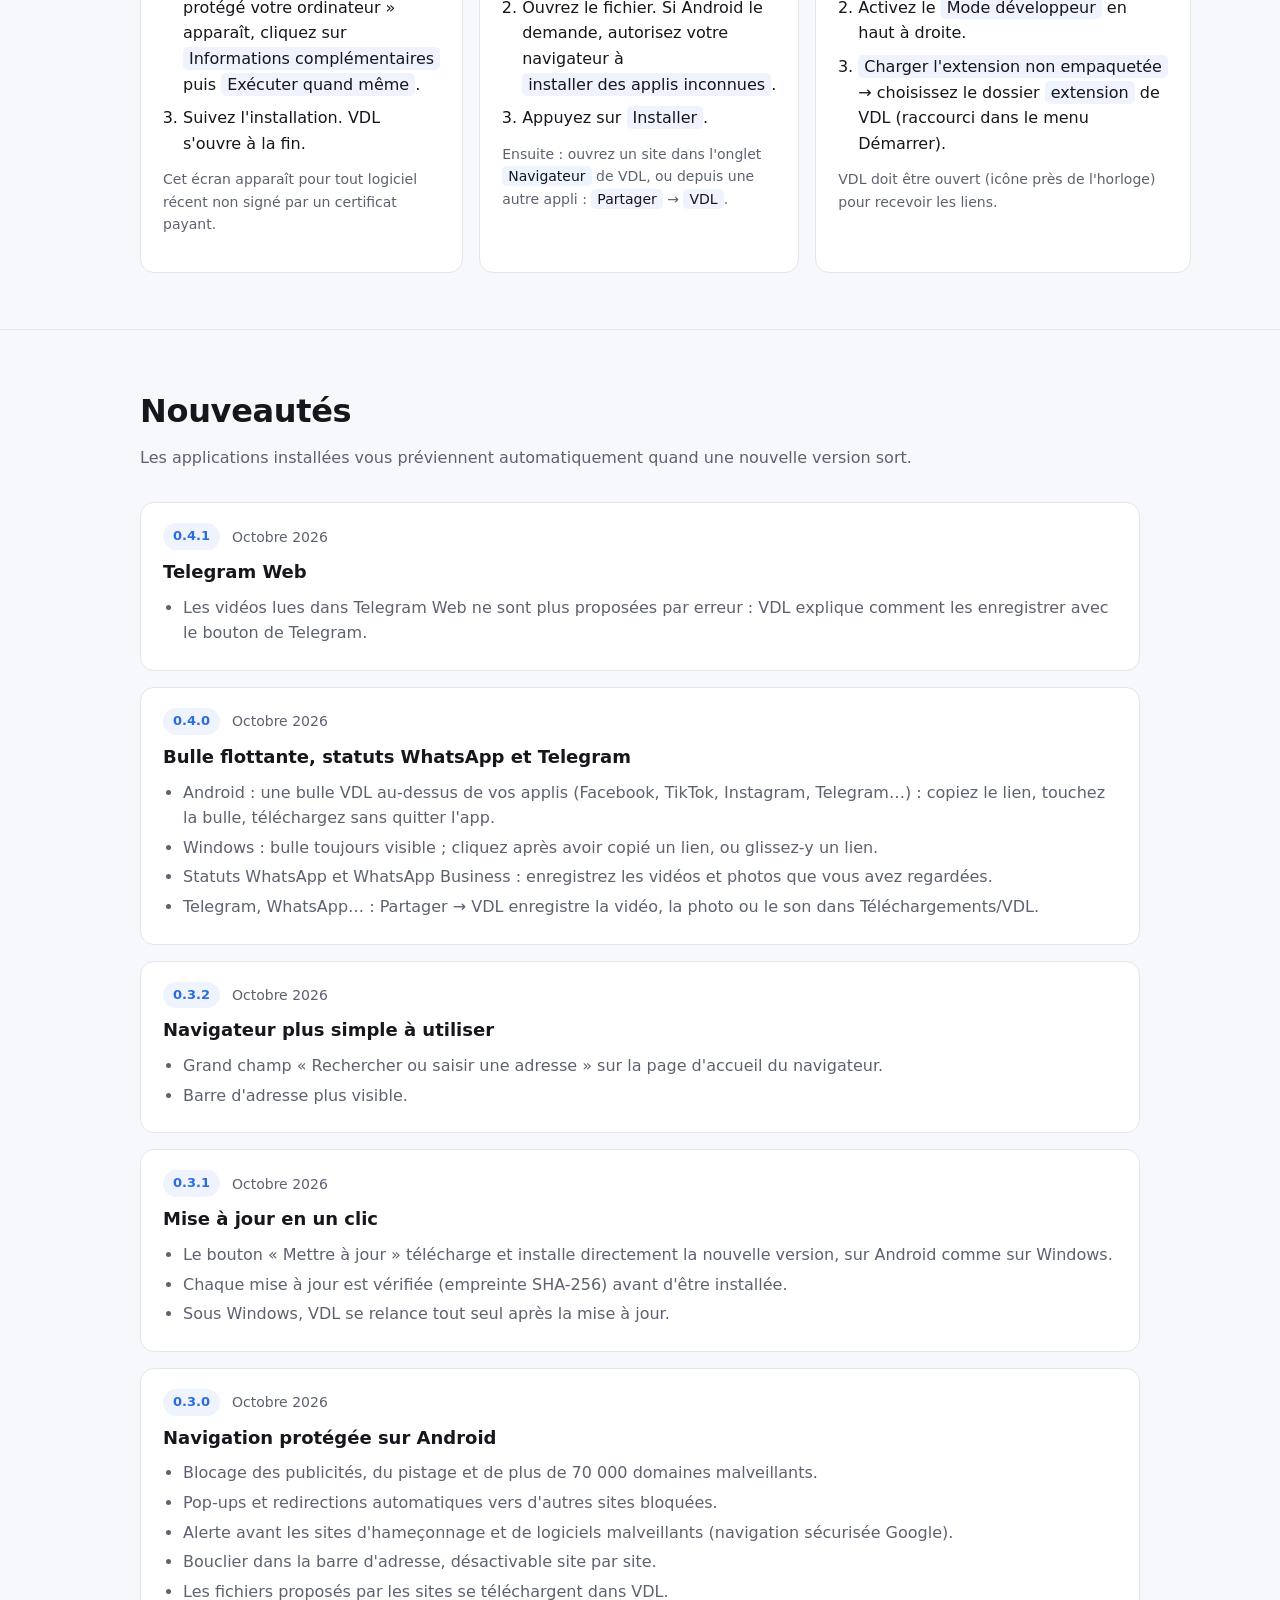
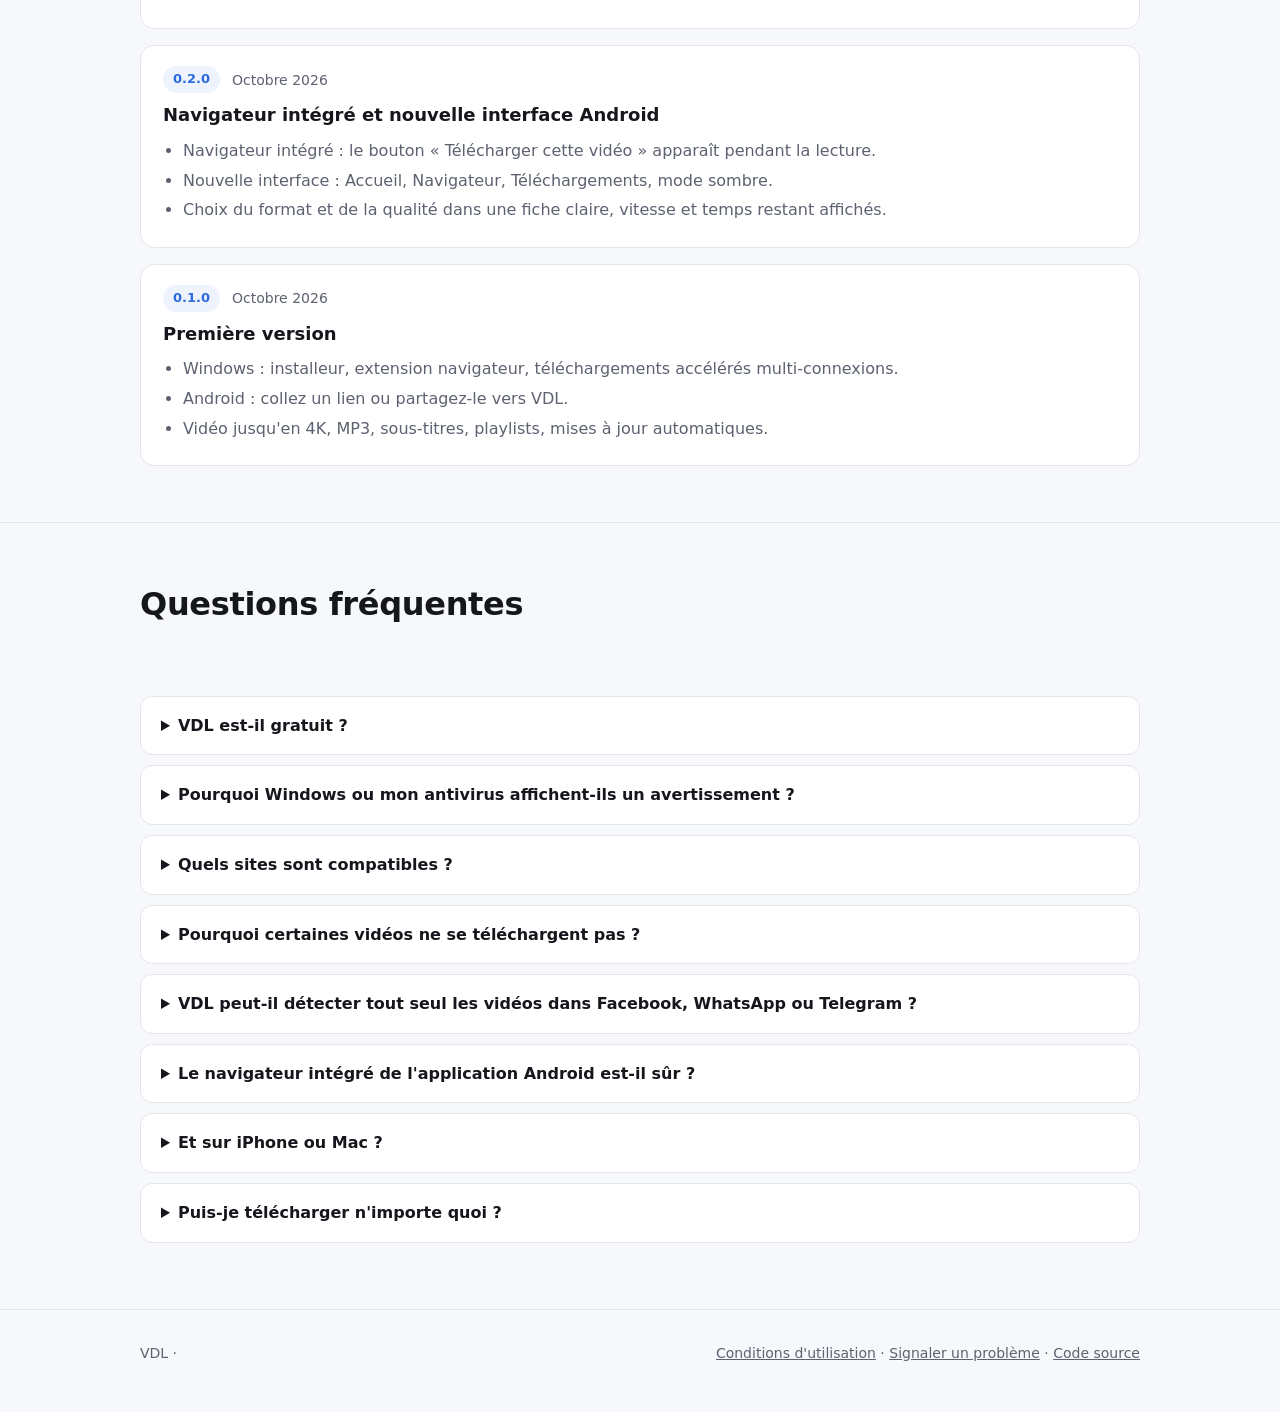
==== commit c29c0752: "0.4.1 : adresses internes de Telegram Web ignorées, message explicatif Co-Authored-By: Claude Opus 5" ====
--- a/site/index.html
+++ b/site/index.html
@@ -213,6 +213,13 @@
         <p class="sub">Les applications installées vous préviennent automatiquement quand une nouvelle version sort.</p>
         <div class="changelog">
           <article class="release">
+            <div class="release-head"><span class="tag">0.4.1</span><span class="date">Octobre 2026</span></div>
+            <h3>Telegram Web</h3>
+            <ul>
+              <li>Les vidéos lues dans Telegram Web ne sont plus proposées par erreur : VDL explique comment les enregistrer avec le bouton de Telegram.</li>
+            </ul>
+          </article>
+          <article class="release">
             <div class="release-head"><span class="tag">0.4.0</span><span class="date">Octobre 2026</span></div>
             <h3>Bulle flottante, statuts WhatsApp et Telegram</h3>
             <ul>
